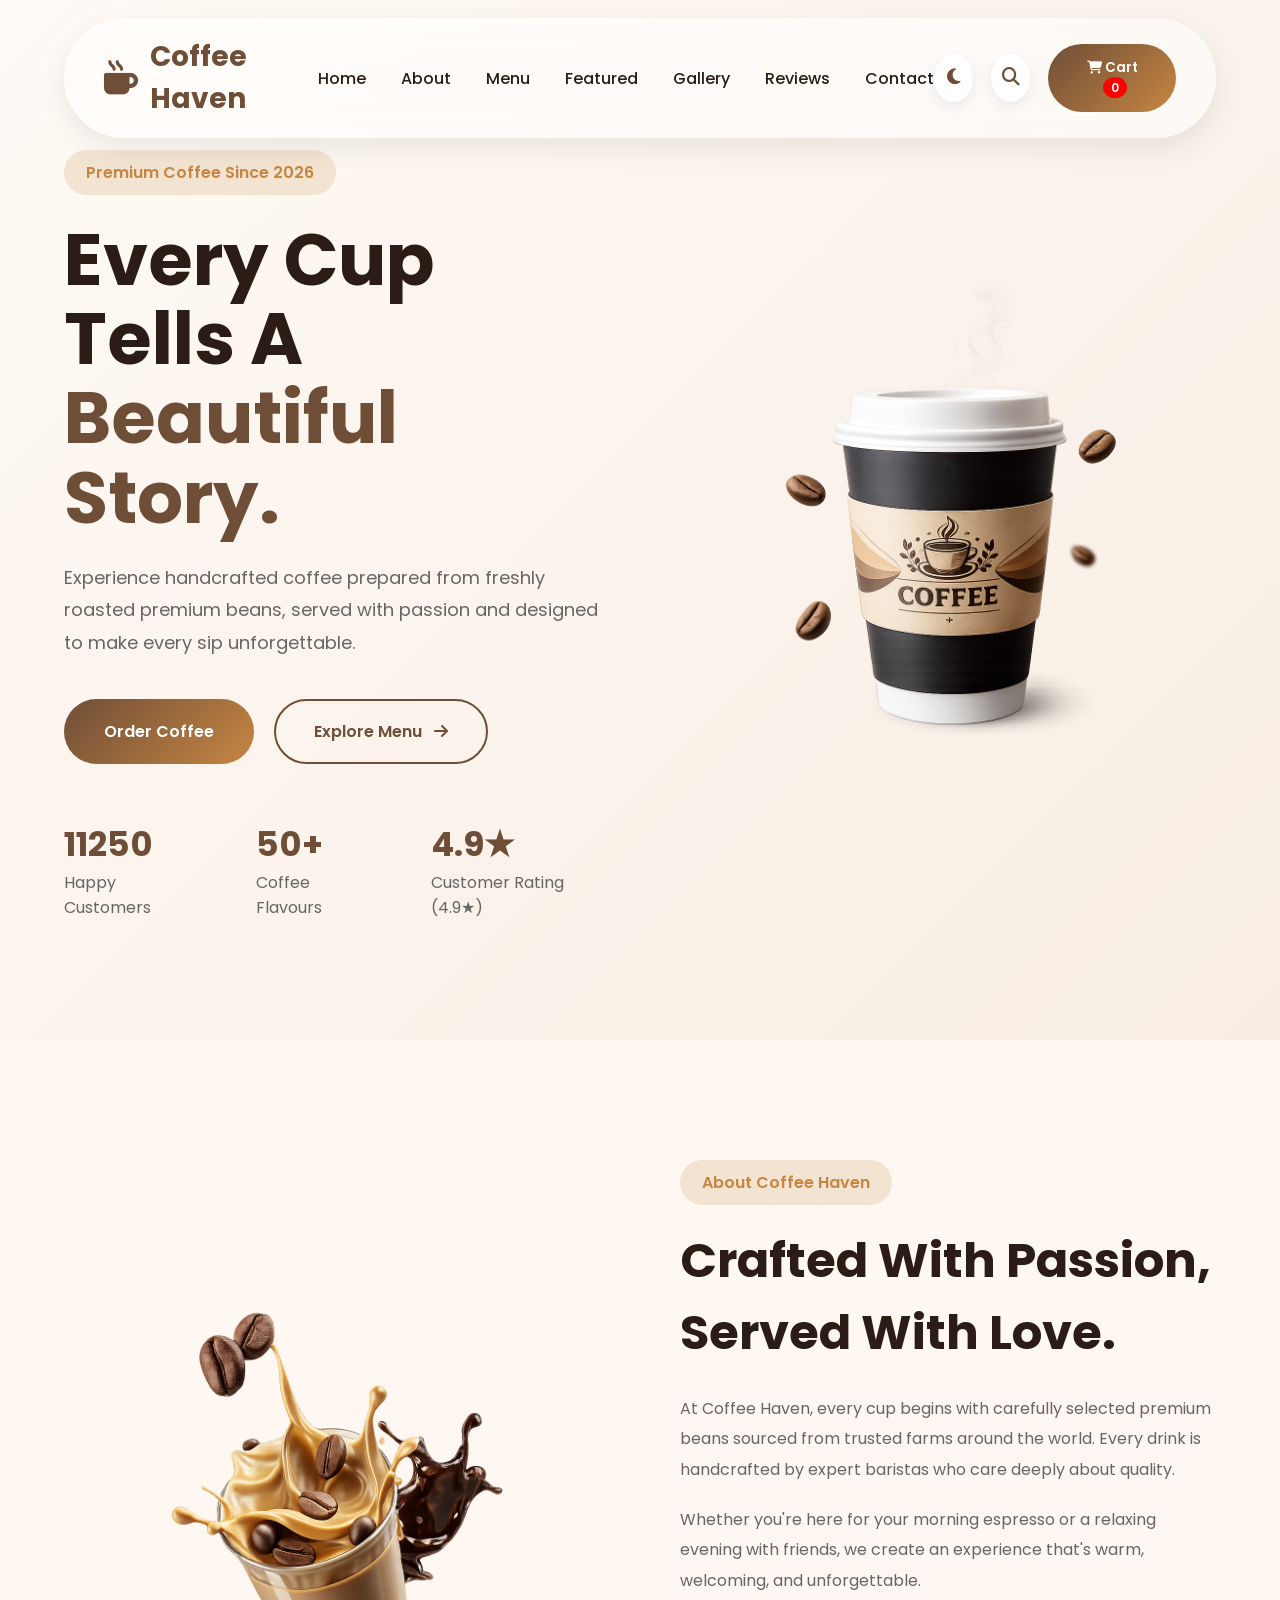
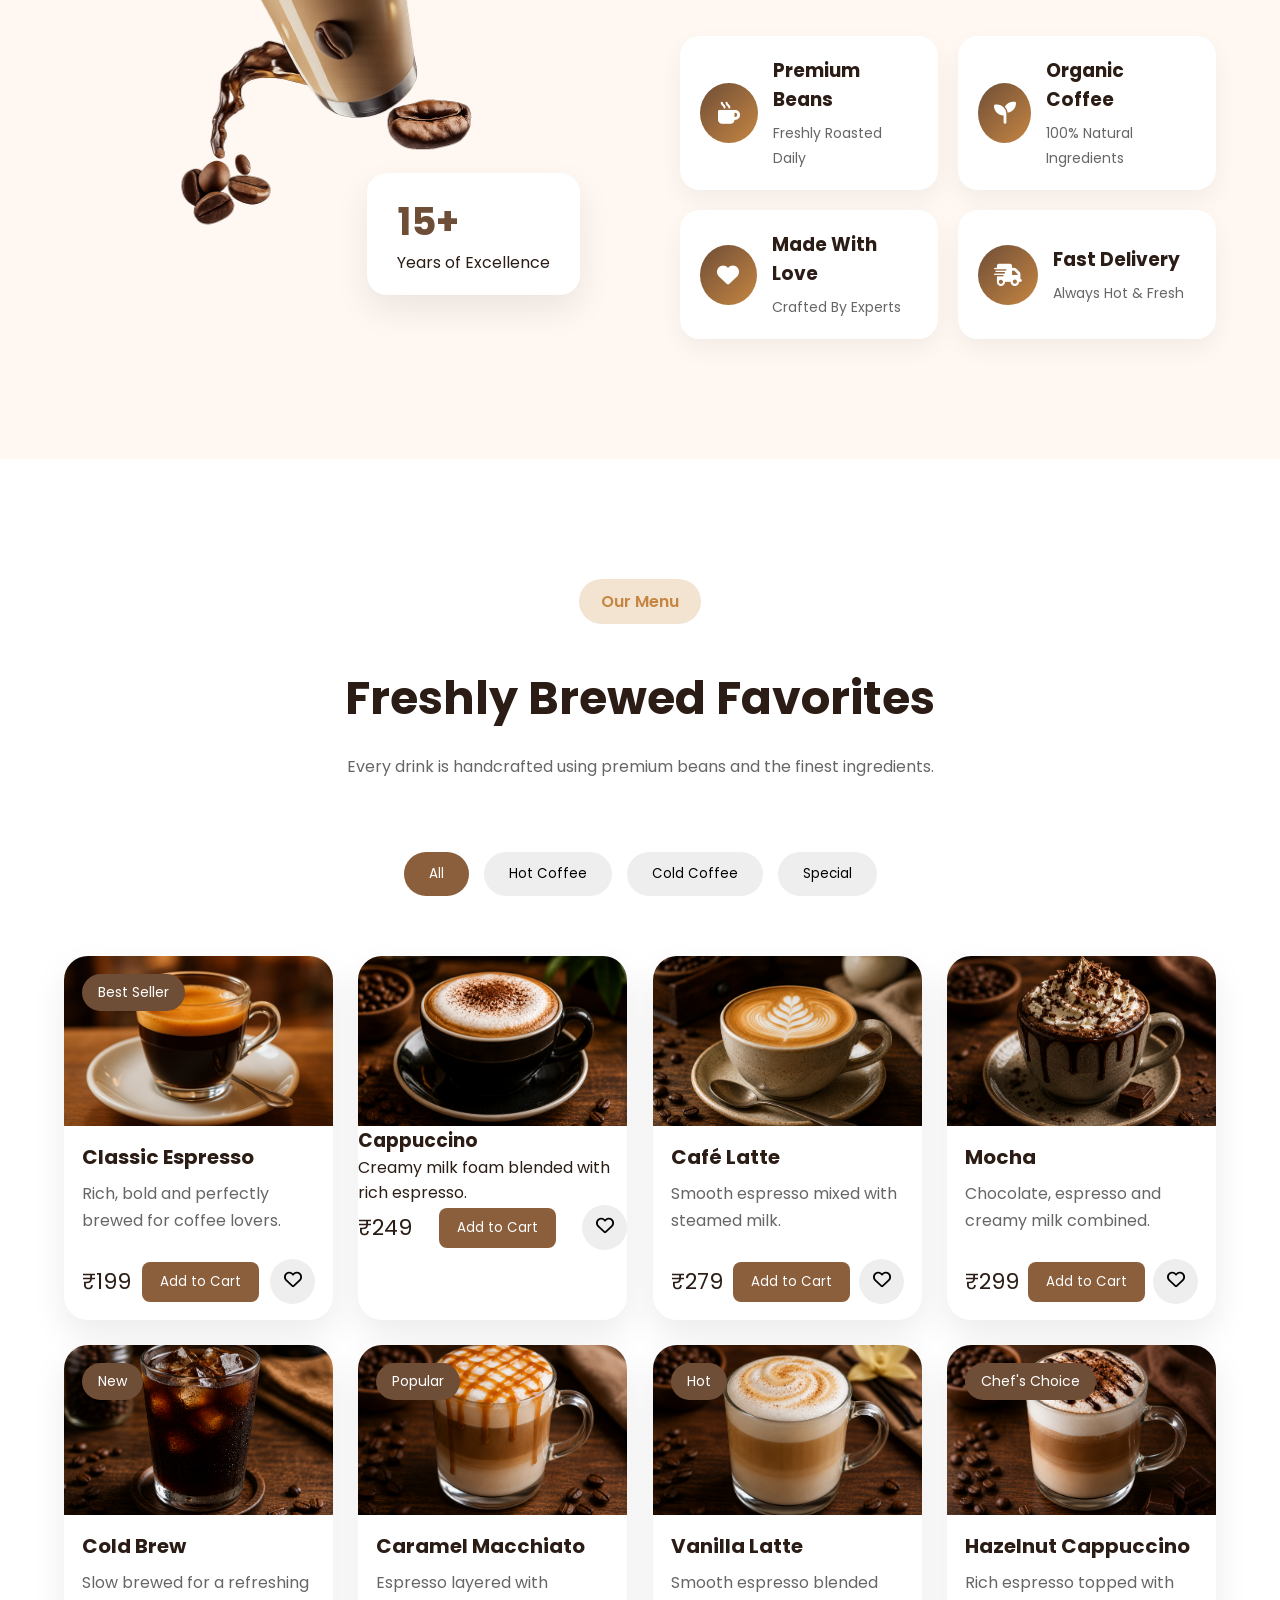
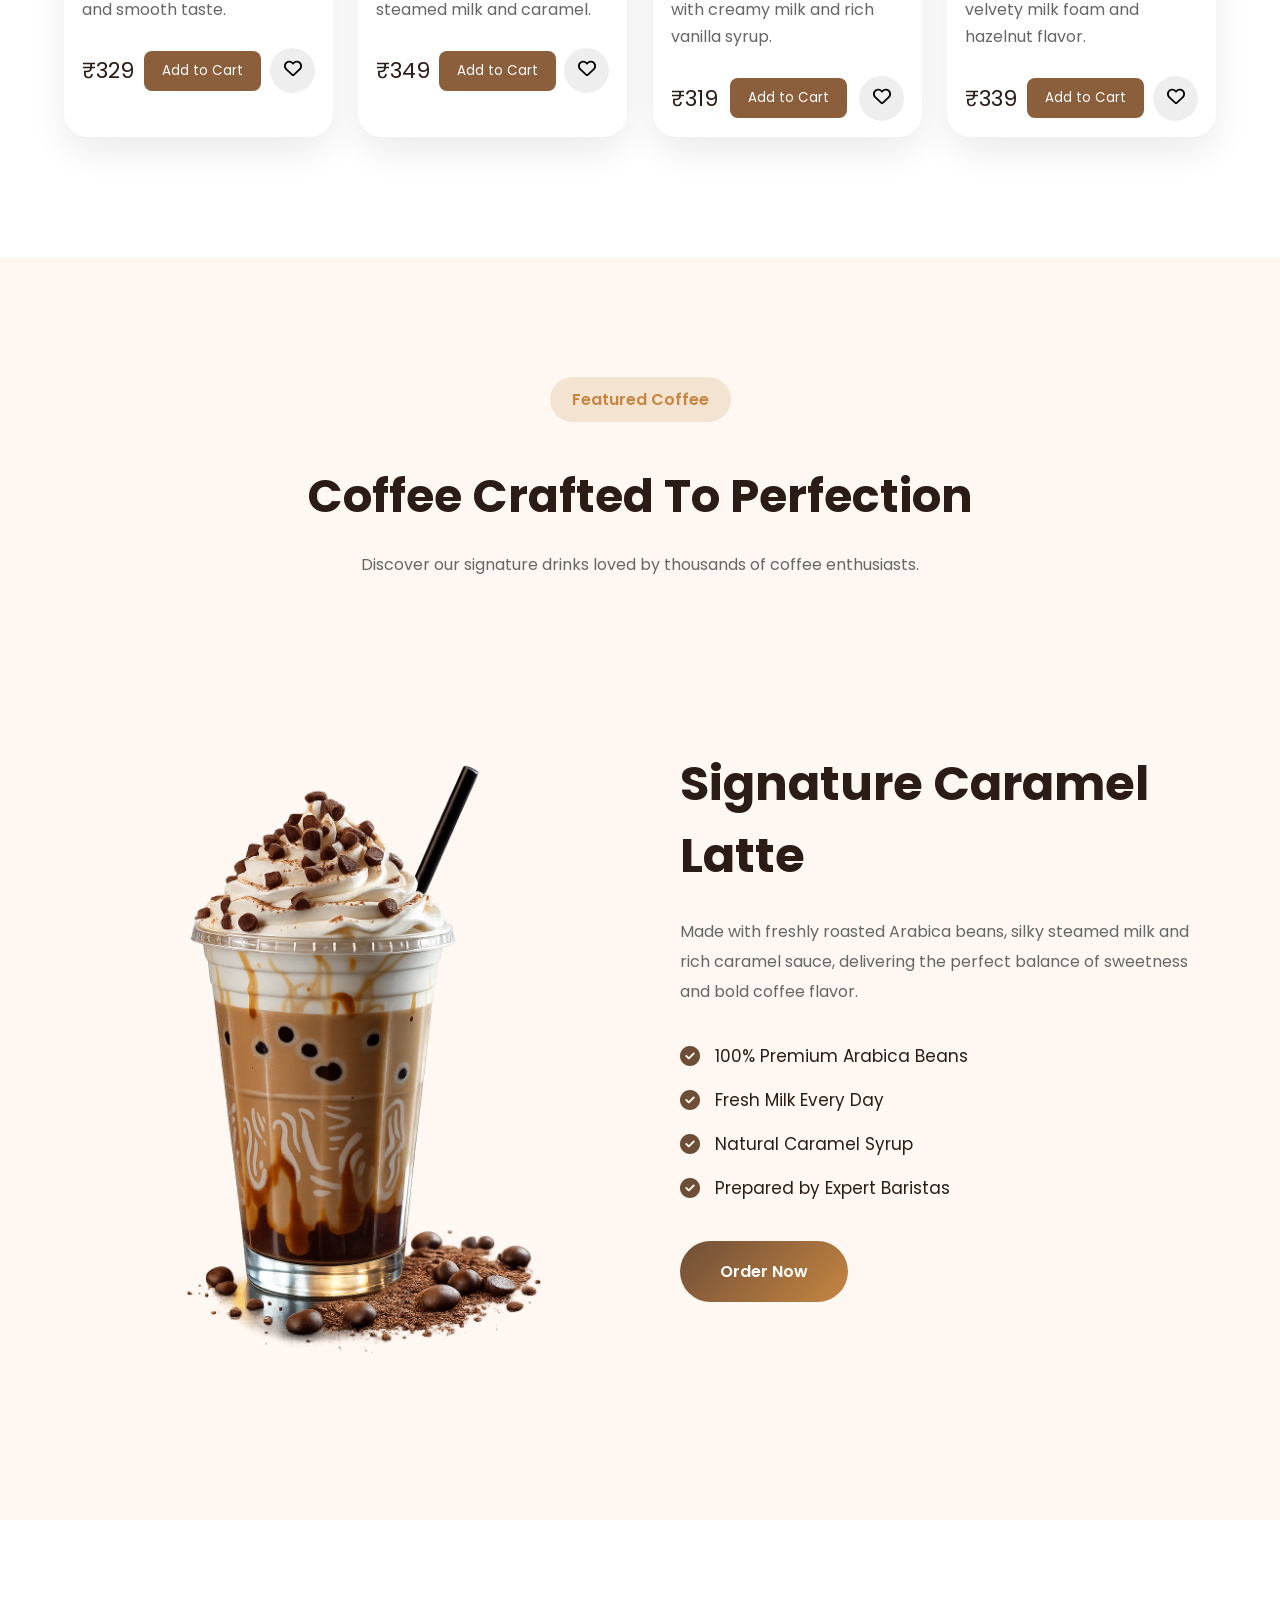
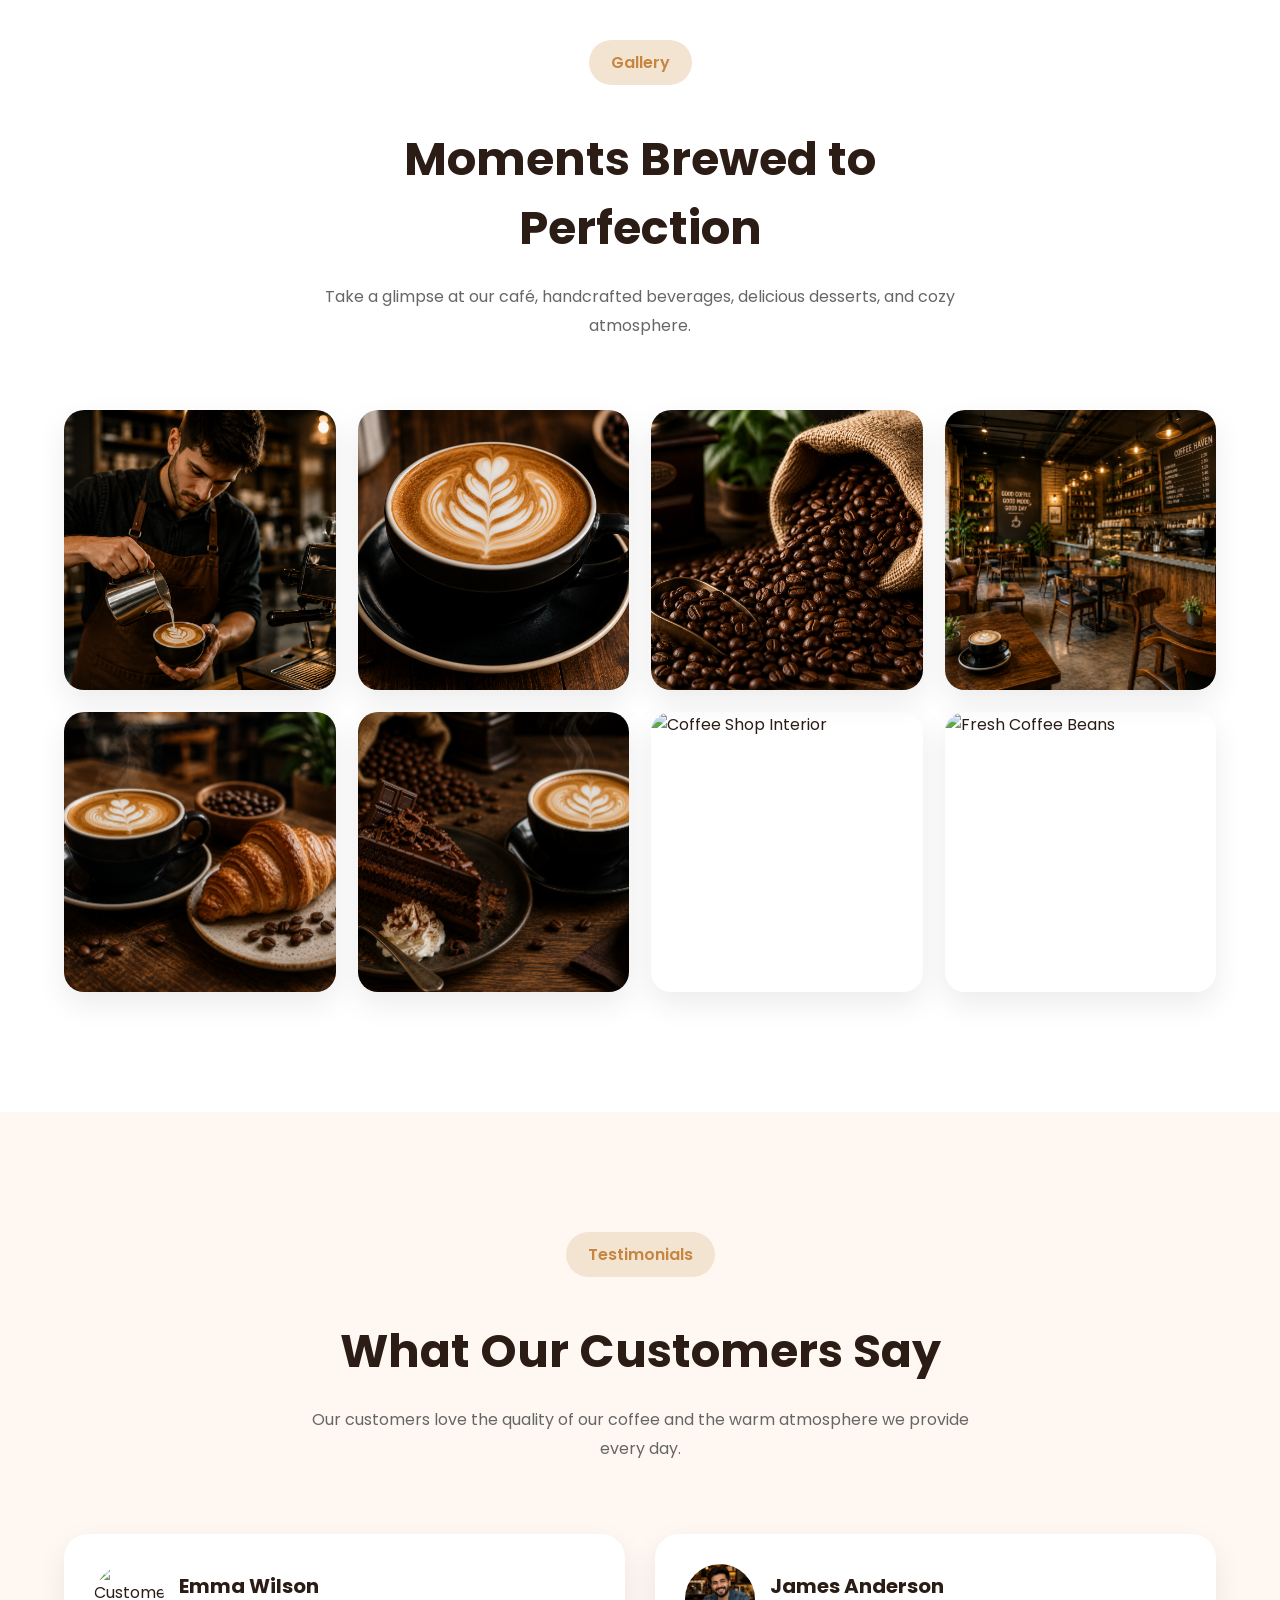
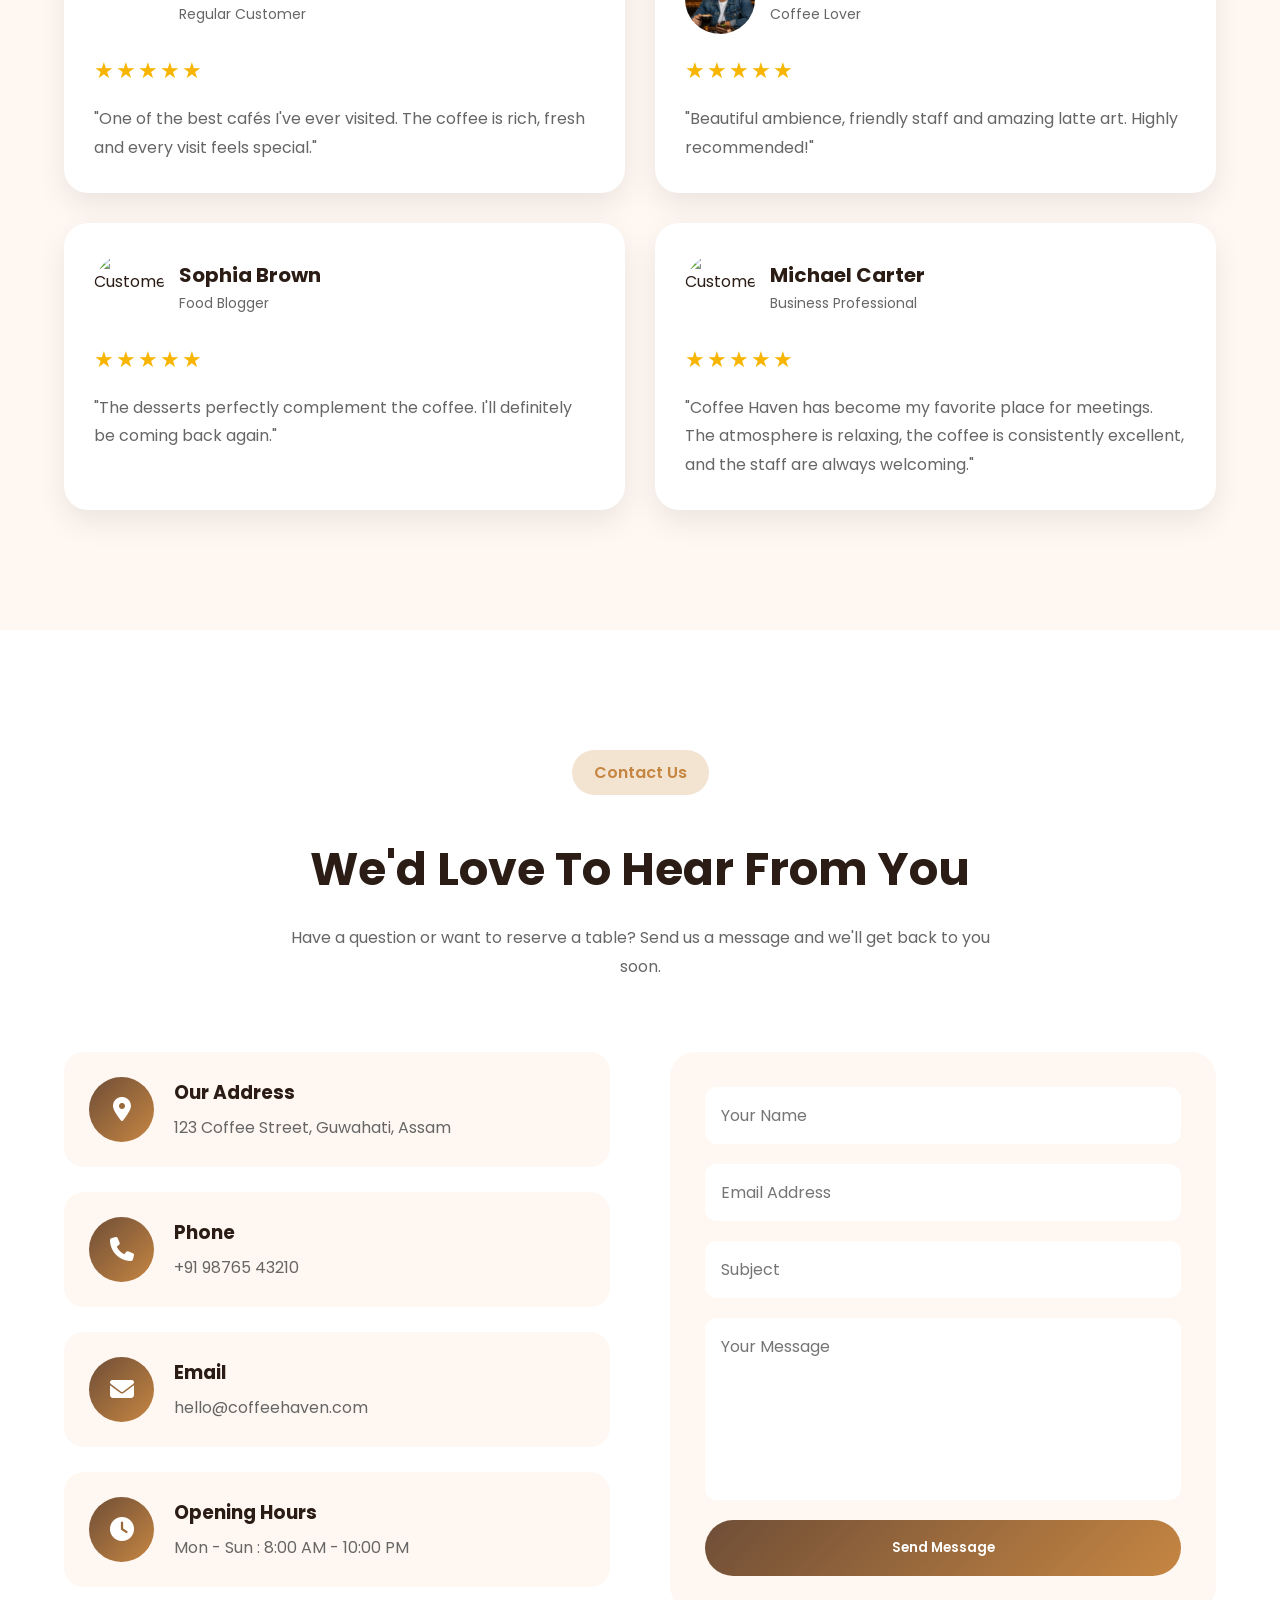
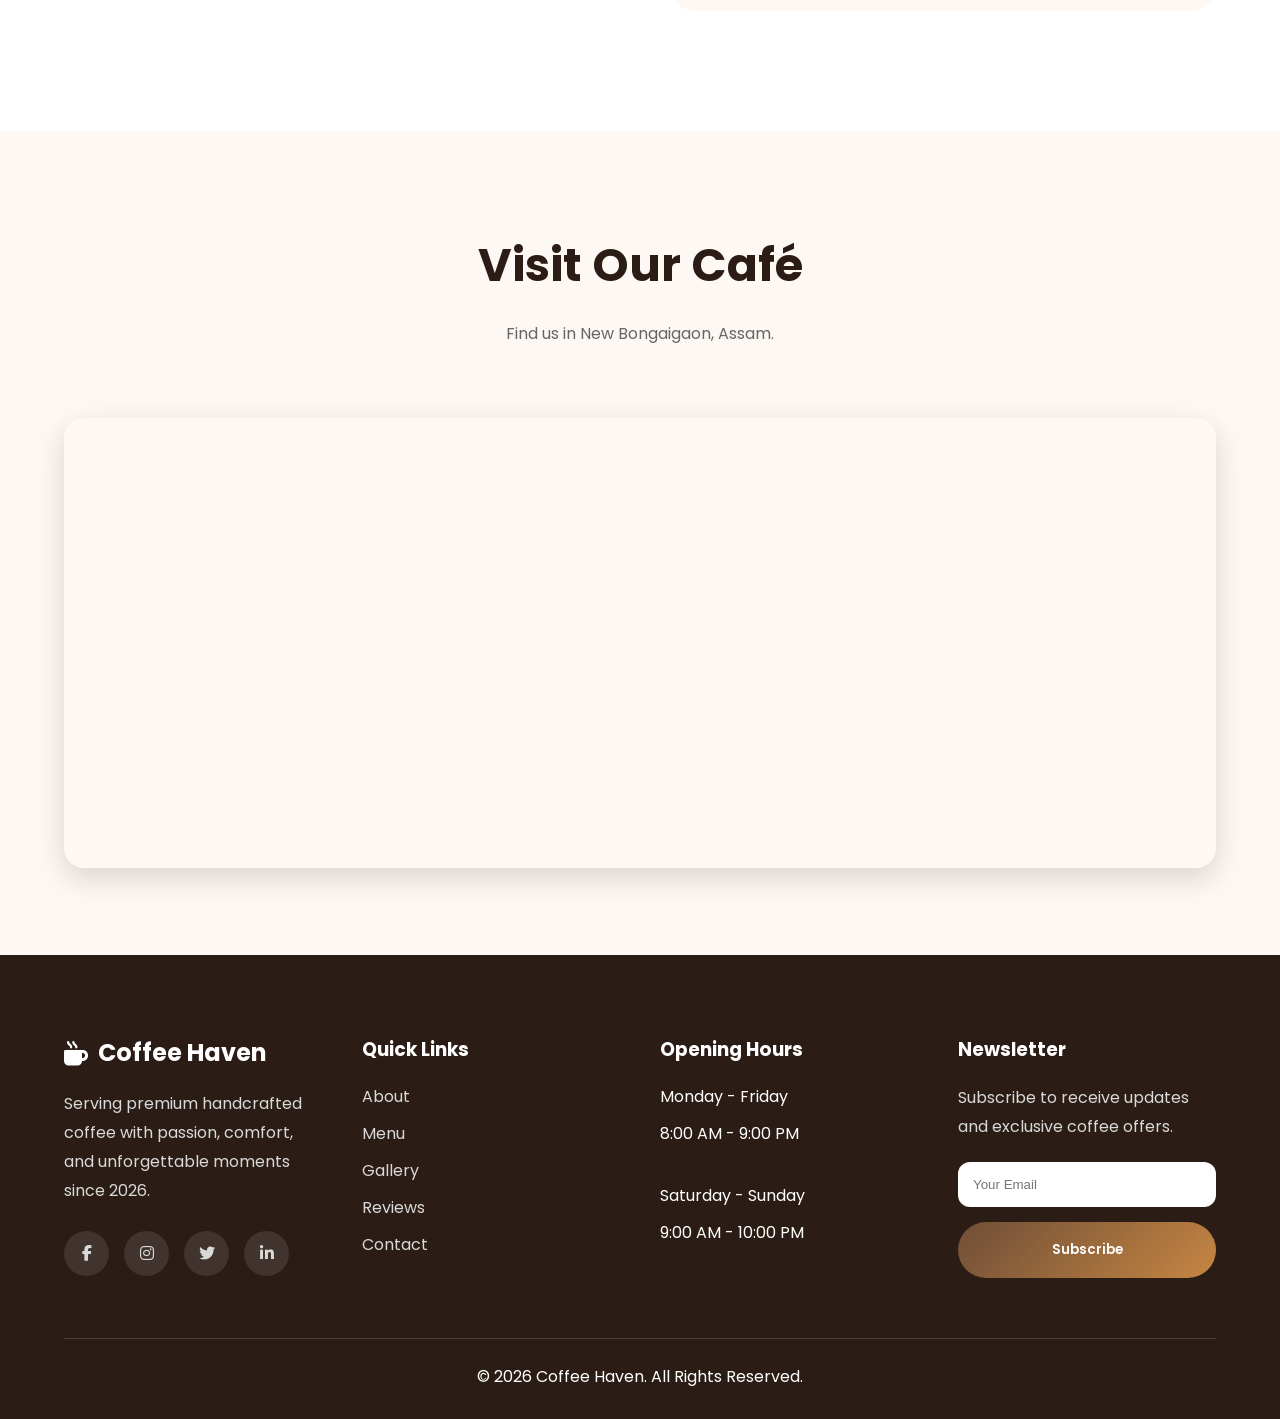
==== index.html @ 39e42d51 "Move website files to repository root" ====
<!DOCTYPE html>
<html lang="en">

<head>

    <meta charset="UTF-8">
    <meta name="viewport" content="width=device-width, initial-scale=1.0">

    <title>Coffee Haven | Premium Coffee Experience</title>

    <!-- Google Font -->
    <link href="https://fonts.googleapis.com/css2?family=Poppins:wght@300;400;500;600;700;800&display=swap" rel="stylesheet">

    <!-- Font Awesome -->
    <link rel="stylesheet"
        href="https://cdnjs.cloudflare.com/ajax/libs/font-awesome/6.7.2/css/all.min.css">

    <!-- CSS -->
    <link rel="stylesheet" href="style.css">

    <link rel="icon" href="assets/icons/favicon.png">

    <meta name="description"
    content="Coffee Haven serves premium handcrafted coffee, delicious desserts and unforgettable café experiences.">

    <meta name="keywords"
    content="coffee,cafe,espresso,latte,coffee shop,premium coffee">

    <meta name="author"
    content="Aashmik Chakraborty">

</head>

<body>


    <div id="progressBar"></div>


    <div id="preloader">

    <div class="loader"></div>

    <h2>Coffee Haven</h2>

</div>

    <!-- ================= HEADER ================= -->

<header id="header">

    <div class="container">

        <nav class="navbar">

            <!-- Logo -->

            <a href="#" class="logo">

                <i class="fa-solid fa-mug-hot"></i>

                <span>Coffee Haven</span>

            </a>

            <!-- Navigation -->

            <ul class="nav-menu">

    <li><a href="#" class="active">Home</a></li>

    <li><a href="#about">About</a></li>

    <li><a href="#menu">Menu</a></li>

    <li><a href="#featured">Featured</a></li>

    <li><a href="#gallery">Gallery</a></li>

    <li><a href="#reviews">Reviews</a></li>

    <li><a href="#contact">Contact</a></li>

</ul>

            <!-- Buttons -->

            <div class="nav-buttons">

    <button id="themeToggle" class="search-btn">

        <i class="fa-solid fa-moon"></i>

    </button>

    <button class="search-btn" id="searchToggle" aria-label="Search Menu">
        <i class="fa-solid fa-magnifying-glass"></i>
    </button>

    <button id="cartBtn" class="order-btn">

    <i class="fa-solid fa-cart-shopping"></i>

    Cart

    <span id="cartCount">0</span>

</button>
</div>

            <!-- Mobile Menu -->

            <div class="hamburger">

                <span></span>
                <span></span>
                <span></span>

            </div>

        </nav>

    </div>

</header>



    <!-- ================= HERO ================= -->

<section class="hero reveal">
    <div class="container hero-container">

        <!-- LEFT -->

        <div class="hero-content">

            <span class="hero-tag">

                Premium Coffee Since 2026

            </span>

            <h1>

                Every Cup

                <br>

                Tells A

                <span>Beautiful Story.</span>

            </h1>

            <p>

                Experience handcrafted coffee prepared from freshly roasted premium beans,
                served with passion and designed to make every sip unforgettable.

            </p>

            <div class="hero-buttons">

                <a href="#" class="primary-btn">

                    Order Coffee

                </a>

                <a href="#" class="secondary-btn">

                    Explore Menu

                    <i class="fa-solid fa-arrow-right"></i>

                </a>

            </div>

            <div class="hero-stats">

    <div>
        <h3 class="counter" data-target="15000">0</h3>
        <span>Happy Customers</span>
    </div>

    <div>
        <h3 class="counter" data-target="50">0</h3>
        <span>Coffee Flavours</span>
    </div>

    <div>
        <h3 class="counter" data-target="49">0</h3>
        <span>Customer Rating (4.9★)</span>
    </div>

</div>

        </div>

        <!-- RIGHT -->

        <div class="hero-image">

            <img
                src="assets/images/hero.png"
                alt="Coffee"
                loading="lazy">

        </div>

    </div>

</section>



    <!-- ================= ABOUT ================= -->

<section class="about reveal" id="about">

    <div class="container about-container">

        <!-- Left Image -->

        <div class="about-image">

            <img
            src="assets/images/about.png"
            alt="About Coffee"
            loading="lazy">

            <div class="experience-card">

                <h2>15+</h2>

                <span>Years of Excellence</span>

            </div>

        </div>

        <!-- Right Content -->

        <div class="about-content">

            <span class="section-tag">

                About Coffee Haven

            </span>

            <h2>

                Crafted With Passion,
                <br>
                Served With Love.

            </h2>

            <p>

                At Coffee Haven, every cup begins with carefully selected premium
                beans sourced from trusted farms around the world. Every drink is
                handcrafted by expert baristas who care deeply about quality.

            </p>

            <p>

                Whether you're here for your morning espresso or a relaxing evening
                with friends, we create an experience that's warm, welcoming, and
                unforgettable.

            </p>

            <div class="about-features">

                <div class="feature">

                    <i class="fa-solid fa-mug-hot"></i>

                    <div>

                        <h3>Premium Beans</h3>

                        <span>Freshly Roasted Daily</span>

                    </div>

                </div>

                <div class="feature">

                    <i class="fa-solid fa-seedling"></i>

                    <div>

                        <h3>Organic Coffee</h3>

                        <span>100% Natural Ingredients</span>

                    </div>

                </div>

                <div class="feature">

                    <i class="fa-solid fa-heart"></i>

                    <div>

                        <h3>Made With Love</h3>

                        <span>Crafted By Experts</span>

                    </div>

                </div>

                <div class="feature">

                    <i class="fa-solid fa-truck-fast"></i>

                    <div>

                        <h3>Fast Delivery</h3>

                        <span>Always Hot & Fresh</span>

                    </div>

                </div>

            </div>

        </div>

    </div>

</section>



    <!-- ================= MENU ================= -->

<section class="menu reveal" id="menu">

    <div class="container">

        <div class="section-heading">

            <span class="section-tag">
                Our Menu
            </span>

            

            <h2>
                Freshly Brewed Favorites
            </h2>

            <p>
                Every drink is handcrafted using premium beans and the finest ingredients.
            </p>

        </div>
        <div class="search-box">

    <input
        type="text"
        id="menuSearch"
        placeholder="Search coffee..."
    >

</div>

<div class="filter-buttons">

    <button class="filter-btn active" data-filter="all">
        All
    </button>

    <button class="filter-btn" data-filter="hot">
        Hot Coffee
    </button>

    <button class="filter-btn" data-filter="cold">
        Cold Coffee
    </button>

    <button class="filter-btn" data-filter="special">
        Special
    </button>

</div>



            <!-- MENU CARD 1 -->

            <div class="menu-grid">

    <!-- Card 1 -->
    <div class="menu-card" data-category="hot">
        <div class="menu-image">
            <img src="assets/images/coffee1.jpg" alt="Espresso" loading="lazy">
            <span class="menu-badge">Best Seller</span>
        </div>

        <div class="menu-content">
            <h3>Classic Espresso</h3>
            <p>Rich, bold and perfectly brewed for coffee lovers.</p>

            <div class="menu-footer">
                <span class="price">₹199</span>

                <button
                    class="add-cart"
                    data-name="Espresso"
                    data-price="199">
                    Add to Cart
                </button>

                <button class="wishlist-btn">
                    <i class="fa-regular fa-heart"></i>
                </button>
            </div>
        </div>
    </div>

    <!-- Card 2 -->
    <div class="menu-card" data-category="hot">
        <div class="menu-image">
            <img src="assets/images/coffee2.png" alt="Cappuccino" loading="lazy">
        </div>

        <div class="menu-contengitt">
            <h3>Cappuccino</h3>
            <p>Creamy milk foam blended with rich espresso.</p>

            <div class="menu-footer">
                <span class="price">₹249</span>
                <button
                    class="add-cart"
                    data-name="Cappuccino"
                    data-price="249">
                    Add to Cart
                </button>

                <button class="wishlist-btn">
                    <i class="fa-regular fa-heart"></i>
                </button>
            </div>
        </div>
    </div>

    <!-- Card 3 -->
    <div class="menu-card" data-category="hot">
        <div class="menu-image">
            <img src="assets/images/coffee3.png" alt="Cafe Latte" loading="lazy">
        </div>

        <div class="menu-content">
            <h3>Café Latte</h3>
            <p>Smooth espresso mixed with steamed milk.</p>

            <div class="menu-footer">
                <span class="price">₹279</span>
                <button
                    class="add-cart"
                    data-name="Café Latte"
                    data-price="279">
                    Add to Cart
                </button>

                <button class="wishlist-btn">
                    <i class="fa-regular fa-heart"></i>
                </button>
            </div>
        </div>
    </div>

    <!-- Card 4 -->
    <div class="menu-card" data-category="hot">
        <div class="menu-image">
            <img src="assets/images/coffee4.png" alt="Mocha" loading="lazy">
        </div>

        <div class="menu-content">
            <h3>Mocha</h3>
            <p>Chocolate, espresso and creamy milk combined.</p>

            <div class="menu-footer">
                <span class="price">₹299</span>
                <button
                    class="add-cart"
                    data-name="Mocha"
                    data-price="299">
                    Add to Cart
                </button>

                <button class="wishlist-btn">
                    <i class="fa-regular fa-heart"></i>
                </button>
            </div>
        </div>
    </div>

    <!-- Card 5 -->
    <div class="menu-card" data-category="cold">
        <div class="menu-image">
            <img src="assets/images/coffee5.png" alt="Cold Brew" loading="lazy">
            <span class="menu-badge">New</span>
        </div>

        <div class="menu-content">
            <h3>Cold Brew</h3>
            <p>Slow brewed for a refreshing and smooth taste.</p>

            <div class="menu-footer">
                <span class="price">₹329</span>
                <button
                    class="add-cart"
                    data-name="Cold Brew"
                    data-price="329">
                    Add to Cart
                </button> 
                <button class="wishlist-btn">
                    <i class="fa-regular fa-heart"></i>
                </button>
            </div>
        </div>
    </div>

    <!-- Card 6 -->
    <div class="menu-card" data-category="special">
        <div class="menu-image">
            <img src="assets/images/coffee6.png" alt="Caramel Macchiato" loading="lazy">
            <span class="menu-badge">Popular</span>
        </div>

        <div class="menu-content">
            <h3>Caramel Macchiato</h3>
            <p>Espresso layered with steamed milk and caramel.</p>

            <div class="menu-footer">
                <span class="price">₹349</span>
                <button
                    class="add-cart"
                    data-name="Caramel Macchiato"
                    data-price="349">
                    Add to Cart
                </button>
                <button class="wishlist-btn">
                    <i class="fa-regular fa-heart"></i>
                </button>
            </div>
        </div>
    </div>

    <!-- Card 7 -->
<div class="menu-card" data-category="special">

    <div class="menu-image">
        <img src="assets/images/coffee7.png" alt="Vanilla Latte" loading="lazy">

        <span class="menu-badge">
            Hot
        </span>
    </div>

    <div class="menu-content">

        <h3>Vanilla Latte</h3>

        <p>
            Smooth espresso blended with creamy milk and rich vanilla syrup.
        </p>

        <div class="menu-footer">

            <span class="price">
                ₹319
            </span>
            <button
                class="add-cart"
                data-name="Vanilla Latte"
                data-price="319">
                Add to Cart
            </button>


            <button class="wishlist-btn">
                <i class="fa-regular fa-heart"></i>
            </button>

        </div>

    </div>

</div>

<!-- Card 8 -->
<div class="menu-card" data-category="special">

    <div class="menu-image">
        <img src="assets/images/coffee8.png" alt="Hazelnut Cappuccino" loading="lazy">

        <span class="menu-badge">
            Chef's Choice
        </span>
    </div>

    <div class="menu-content">

        <h3>Hazelnut Cappuccino</h3>

        <p>
            Rich espresso topped with velvety milk foam and hazelnut flavor.
        </p>

        <div class="menu-footer">

            <span class="price">
                ₹339
            </span>
            <button
                class="add-cart"
                data-name="Hazelnut Cappuccino"
                data-price="339">
                Add to Cart
            </button>

            <button class="wishlist-btn">
                <i class="fa-regular fa-heart"></i>
            </button>
        </div>

    </div>

</div>

</div>

        

    </div>

</section>



    <!-- ================= FEATURED ================= -->

<section class="featured reveal" id="featured">

    <div class="container">

        <div class="section-heading">

            <span class="section-tag">
                Featured Coffee
            </span>

            <h2>
                Coffee Crafted To Perfection
            </h2>

            <p>
                Discover our signature drinks loved by thousands of coffee enthusiasts.
            </p>

        </div>

        <div class="featured-container">

            <!-- Left Side -->

            <div class="featured-image">

                <img
                src="assets/images/featured.png"
                alt="Featured Coffee"
                loading="lazy">
            </div>

            <!-- Right Side -->

            <div class="featured-content">

                <h2>
                    Signature Caramel Latte
                </h2>

                <p>

                    Made with freshly roasted Arabica beans,
                    silky steamed milk and rich caramel sauce,
                    delivering the perfect balance of sweetness
                    and bold coffee flavor.

                </p>

                <ul class="featured-list">

                    <li>
                        <i class="fa-solid fa-circle-check"></i>
                        100% Premium Arabica Beans
                    </li>

                    <li>
                        <i class="fa-solid fa-circle-check"></i>
                        Fresh Milk Every Day
                    </li>

                    <li>
                        <i class="fa-solid fa-circle-check"></i>
                        Natural Caramel Syrup
                    </li>

                    <li>
                        <i class="fa-solid fa-circle-check"></i>
                        Prepared by Expert Baristas
                    </li>

                </ul>

                <a href="#" class="primary-btn">

                    Order Now

                </a>

            </div>

        </div>

    </div>

</section>



    <!-- ================= GALLERY ================= -->

<section class="gallery reveal" id="gallery">

    <div class="container">

        <div class="section-heading">

            <span class="section-tag">
                Gallery
            </span>

            <h2>
                Moments Brewed to Perfection
            </h2>

            <p>
                Take a glimpse at our café, handcrafted beverages, delicious desserts, and cozy atmosphere.
            </p>

        </div>

        <div class="gallery-grid">

            <div class="gallery-item">
                <img src="assets/images/gallery1.png" alt="Coffee 1">
            </div>

            <div class="gallery-item">
                <img src="assets/images/gallery2.png" alt="Coffee 2">
            </div>

            <div class="gallery-item">
                <img src="assets/images/gallery3.png" alt="Coffee 3">
            </div>

            <div class="gallery-item">
                <img src="assets/images/gallery4.png" alt="Coffee 4">
            </div>

            <div class="gallery-item">
                <img src="assets/images/gallery5.png" alt="Coffee 5">
            </div>

            <div class="gallery-item">
                <img src="assets/images/gallery6.png" alt="Coffee 6">
            </div>
            <!-- Gallery Image 7 -->
            <div class="gallery-item">

                <img src="assets/images/gallery7.png" alt="Coffee Shop Interior">

            </div>

            <!-- Gallery Image 8 -->
            <div class="gallery-item">

                <img src="assets/images/gallery8.png" alt="Fresh Coffee Beans">

            </div>

        </div>

    </div>

</section>



    <!-- ================= TESTIMONIALS ================= -->

<section class="testimonials reveal" id="reviews">

    <div class="container">

        <div class="section-heading">

            <span class="section-tag">
                Testimonials
            </span>

            <h2>
                What Our Customers Say
            </h2>

            <p>
                Our customers love the quality of our coffee and the warm atmosphere we provide every day.
            </p>

        </div>

        <div class="testimonial-grid">

            <!-- Card 1 -->
            <div class="testimonial-card">

                <div class="customer-info">

                    <img src="assets/images/customer1.png" alt="Customer" loading="lazy">

                    <div>
                        <h3>Emma Wilson</h3>
                        <span>Regular Customer</span>
                    </div>

                </div>

                <div class="stars">
                    ★★★★★
                </div>

                <p>
                    "One of the best cafés I've ever visited. The coffee is rich,
                    fresh and every visit feels special."
                </p>

            </div>

            <!-- Card 2 -->
            <div class="testimonial-card">

                <div class="customer-info">

                    <img src="assets/images/customer2.png" alt="Customer" loading="lazy">

                    <div>
                        <h3>James Anderson</h3>
                        <span>Coffee Lover</span>
                    </div>

                </div>

                <div class="stars">
                    ★★★★★
                </div>

                <p>
                    "Beautiful ambience, friendly staff and amazing latte art.
                    Highly recommended!"
                </p>

            </div>

            <!-- Card 3 -->
            <div class="testimonial-card">

                <div class="customer-info">

                    <img src="assets/images/customer3.png" alt="Customer" loading="lazy">

                    <div>
                        <h3>Sophia Brown</h3>
                        <span>Food Blogger</span>
                    </div>

                </div>

                <div class="stars">
                    ★★★★★
                </div>

                <p>
                    "The desserts perfectly complement the coffee. I'll definitely
                    be coming back again."
                </p>

            </div>
            <!-- Card 4 -->
<div class="testimonial-card">

    <div class="customer-info">

        <img src="assets/images/customer4.png" alt="Customer" loading="lazy">

        <div>
            <h3>Michael Carter</h3>
            <span>Business Professional</span>
        </div>

    </div>

    <div class="stars">
        ★★★★★
    </div>

    <p>
        "Coffee Haven has become my favorite place for meetings. The atmosphere is relaxing, the coffee is consistently excellent, and the staff are always welcoming."
    </p>

</div>

        </div>

    </div>

</section>


    <!-- ================= CONTACT ================= -->

<section class="contact reveal" id="contact">

    <div class="container">

        <div class="section-heading">

            <span class="section-tag">
                Contact Us
            </span>

            <h2>
                We'd Love To Hear From You
            </h2>

            <p>
                Have a question or want to reserve a table? Send us a message and we'll get back to you soon.
            </p>

        </div>

        <div class="contact-container">

            <!-- Contact Information -->

            <div class="contact-info">

                <div class="info-box">

                    <i class="fa-solid fa-location-dot"></i>

                    <div>

                        <h3>Our Address</h3>

                        <p>123 Coffee Street, Guwahati, Assam</p>

                    </div>

                </div>

                <div class="info-box">

                    <i class="fa-solid fa-phone"></i>

                    <div>

                        <h3>Phone</h3>

                        <p>+91 98765 43210</p>

                    </div>

                </div>

                <div class="info-box">

                    <i class="fa-solid fa-envelope"></i>

                    <div>

                        <h3>Email</h3>

                        <p>hello@coffeehaven.com</p>

                    </div>

                </div>

                <div class="info-box">

                    <i class="fa-solid fa-clock"></i>

                    <div>

                        <h3>Opening Hours</h3>

                        <p>Mon - Sun : 8:00 AM - 10:00 PM</p>

                    </div>

                </div>

            </div>

            <!-- Contact Form -->

            <div class="contact-form">

                <form action="https://formsubmit.co/aashmik81@gmail.com" method="POST">

                    <input
                        type="text"
                        placeholder="Your Name"
                        required>

                    <input
                        type="email"
                        placeholder="Email Address"
                        required>

                    <input
                        type="text"
                        placeholder="Subject"
                        required>

                    <input type="hidden" name="_captcha" value="false">

                    <input type="hidden" name="_subject" value="New Coffee Haven Message">

                    <input type="hidden" name="_template" value="table">

                    <textarea
                        rows="6"
                        placeholder="Your Message"></textarea>

                    <button
                        type="submit"
                        class="primary-btn">

                        Send Message

                    </button>

                </form>

            </div>

        </div>

    </div>

</section>

<!-- Google Map -->
<section class="map-section">

    <div class="container">

        <div class="section-heading">
            <h2>Visit Our Café</h2>
            <p>Find us in New Bongaigaon, Assam.</p>
        </div>

        <iframe
            src="https://www.google.com/maps?q=New+Bongaigaon,+Assam,+India&output=embed"
            width="100%"
            height="450"
            style="border:0;"
            loading="lazy"
            allowfullscreen
            referrerpolicy="no-referrer-when-downgrade">
        </iframe>

    </div>

</section>



   <!-- ================= FOOTER ================= -->

<footer class="footer">

    <div class="container">

        <div class="footer-grid">

            <!-- Column 1 -->

            <div class="footer-column">

                <h2 class="footer-logo">
                    <i class="fa-solid fa-mug-hot"></i>
                    Coffee Haven
                </h2>

                <p>
                    Serving premium handcrafted coffee with passion, comfort, and unforgettable moments since 2026.
                </p>

                <div class="social-icons">

                    <a href="#"><i class="fab fa-facebook-f"></i></a>

                    <a href="#"><i class="fab fa-instagram"></i></a>

                    <a href="#"><i class="fab fa-twitter"></i></a>

                    <a href="#"><i class="fab fa-linkedin-in"></i></a>

                </div>

            </div>

            <!-- Column 2 -->

            <div class="footer-column">

                <h3>Quick Links</h3>

                <ul>

                    <li><a href="#about">About</a></li>

                    <li><a href="#menu">Menu</a></li>

                    <li><a href="#gallery">Gallery</a></li>

                    <li><a href="#reviews">Reviews</a></li>

                    <li><a href="#contact">Contact</a></li>

                </ul>

            </div>

            <!-- Column 3 -->

            <div class="footer-column">

                <h3>Opening Hours</h3>

                <ul>

                    <li>Monday - Friday</li>
                    <li>8:00 AM - 9:00 PM</li>

                    <br>

                    <li>Saturday - Sunday</li>
                    <li>9:00 AM - 10:00 PM</li>

                </ul>

            </div>

            <!-- Column 4 -->

            <div class="footer-column">

                <h3>Newsletter</h3>

                <p>
                    Subscribe to receive updates and exclusive coffee offers.
                </p>

                <form class="newsletter">

                    <input
                        type="email"
                        placeholder="Your Email">

                    <button class="primary-btn">

                        Subscribe

                    </button>

                </form>

            </div>

        </div>

        <div class="footer-bottom">

            <p>

                © 2026 Coffee Haven. All Rights Reserved.

            </p>

        </div>

    </div>

</footer>

<button id="scrollTop">

    <i class="fa-solid fa-arrow-up"></i>

</button>
<div class="cart-sidebar" id="cartSidebar">

    <div class="cart-header">

        <h2>Your Cart</h2>

        <button id="closeCart">&times;</button>

    </div>

    <div class="cart-items"></div>

    <div class="cart-footer">

        <h3>Total: ₹<span id="cartTotal">0</span></h3>

        <button id="checkoutBtn">
            Checkout
        </button>

    </div>

</div>

<!-- Product Modal -->

<div class="product-modal" id="productModal">

    <div class="modal-content">

        <button id="closeModal" class="close-modal">&times;</button>

        <img id="modalImage" src="" alt="Coffee">

        <div class="modal-details">

            <h2 id="modalTitle"></h2>

            <div class="rating">
                ⭐⭐⭐⭐⭐ <span>(4.9)</span>
            </div>

            <p id="modalDescription"></p>

            <h4>Ingredients</h4>

            <p id="modalIngredients"></p>

            <h4>Calories</h4>

            <p id="modalCalories"></p>

            <h3>
                ₹<span id="modalPrice"></span>
            </h3>

            <button id="modalAddCart" class="primary-btn">

                Add To Cart

            </button>

        </div>

    </div>

</div>

<!-- ================= GALLERY LIGHTBOX ================= -->

<div class="lightbox" id="lightbox">

    <span class="close-lightbox">&times;</span>

    <button class="lightbox-btn prev">
        <i class="fa-solid fa-chevron-left"></i>
    </button>

    <img id="lightboxImage" src="" alt="Gallery Image">

    <button class="lightbox-btn next">
        <i class="fa-solid fa-chevron-right"></i>
    </button>

</div>
    <!-- JS -->

    <script src="script.js"></script>

</body>

</html>
---- style.css ----
/*========================================
        GOOGLE FONT
========================================*/

@import url('https://fonts.googleapis.com/css2?family=Poppins:wght@300;400;500;600;700;800&display=swap');

/*========================================
            RESET
========================================*/

*{
    margin:0;
    padding:0;
    box-sizing:border-box;
    transition:
    background-color .35s ease,
    color .35s ease,
    border-color .35s ease,
    box-shadow .35s ease;
}

html{
    scroll-behavior:smooth;
    scroll-padding-top:90px;
}

body{

    font-family:'Poppins',sans-serif;

    background:#fdf8f3;

    color:#2B1D16;

    overflow-x:hidden;

}

img{
    display:block;
    max-width:100%;
}

a{
    text-decoration:none;
}

ul{
    list-style:none;
}

button{

    border:none;

    background:none;

    cursor:pointer;

    font-family:inherit;

}

/*========================================
            VARIABLES
========================================*/

:root{

    --primary:#6F4E37;

    --secondary:#D4A373;

    --accent:#C68642;

    --light:#FFF8F2;

    --white:#ffffff;

    --dark:#2B1D16;

    --gray:#666;

}

/*========================================
            GLOBAL
========================================*/

.container{

    width:90%;

    max-width:1300px;

    margin:auto;

}

section{

    padding:120px 0;

}
/*========================================
                HEADER
========================================*/

header{

    position:fixed;

    top:0;
    left:0;

    width:100%;

    z-index:999;

    padding:18px 0;

    transition:
        background .4s ease,
        box-shadow .4s ease,
        backdrop-filter .4s ease;

}

/* Navbar after scrolling */
header.scrolled{

    background:rgba(255,255,255,.88);

    backdrop-filter:blur(18px);

    box-shadow:0 8px 30px rgba(0,0,0,.08);

}

/* Dark mode */
body.dark header.scrolled{

    background:rgba(20,20,20,.88);

}

/*========================================
                NAVBAR
========================================*/

.navbar{

    display:flex;

    justify-content:space-between;

    align-items:center;

    background:rgba(255,255,255,.55);

    backdrop-filter:blur(18px);

    border-radius:70px;

    padding:18px 40px;

    box-shadow:0 10px 30px rgba(0,0,0,.08);

}

/*========================================
                LOGO
========================================*/

.logo{

    display:flex;

    align-items:center;

    gap:12px;

    color:var(--primary);

    transition:.35s ease;

}

.logo:hover{

    transform:scale(1.08);

}

.logo i{

    font-size:34px;

}

.logo span{

    font-size:28px;

    font-weight:700;

}

/*========================================
                MENU
========================================*/

.nav-menu{

    display:flex;

    gap:35px;

}

.nav-menu a{

    color:var(--dark);

    font-weight:500;

    transition:.3s;

    position:relative;

}

.nav-menu a:hover{

    color:var(--primary);

}

.nav-menu .active{

    color:var(--accent);

}

.nav-menu a::after{

    content:"";

    position:absolute;

    left:0;

    bottom:-8px;

    width:0;

    height:3px;

    border-radius:50px;

    background:var(--accent);

    transition:.3s;

}

.nav-menu a:hover::after,

.nav-menu .active::after{

    width:100%;

}

/*========================================
            BUTTONS
========================================*/

.nav-buttons{

    display:flex;

    align-items:center;

    gap:18px;

}

.search-btn{

    width:48px;

    height:48px;

    border-radius:50%;

    background:white;

    box-shadow:0 5px 15px rgba(0,0,0,.08);

}

.search-btn i{

    color:var(--primary);

    font-size:18px;

}

.order-btn{

    padding:14px 30px;

    border-radius:40px;

    background:linear-gradient(
        135deg,
        var(--primary),
        var(--accent)
    );

    color:white;

    font-weight:600;

}

/*========================================
            MOBILE ICON
========================================*/

.hamburger{

    display:none;

    cursor:pointer;

}

.hamburger span{

    display:block;

    width:30px;

    height:3px;

    background:var(--primary);

    margin:6px;

    border-radius:50px;

}

/*========================================
            HERO
========================================*/

.hero{

    min-height:100vh;

    display:flex;

    align-items:center;

    padding-top:150px;

    background:linear-gradient(
        135deg,
        #fffaf5,
        #f7ede3
    );

}

.hero-container{

    display:grid;

    grid-template-columns:1fr 1fr;

    align-items:center;

    gap:70px;

}

.hero-tag{

    display:inline-block;

    padding:10px 22px;

    background:#f3e3d1;

    border-radius:50px;

    color:var(--accent);

    font-weight:600;

    margin-bottom:25px;

}

.hero h1{

    font-size:72px;

    line-height:1.1;

    margin-bottom:25px;

}

body.dark .hero h1{
    color:#ffffff;
}

.hero h1 span{

    color:var(--primary);

}

.hero p{

    font-size:18px;

    line-height:1.8;

    color:var(--gray);

    margin-bottom:40px;

}

.hero-buttons{

    display:flex;

    gap:20px;

    margin-bottom:55px;

}

.primary-btn{

    display:inline-flex;

    align-items:center;

    justify-content:center;

    padding:18px 40px;

    border-radius:60px;

    background:linear-gradient(
        135deg,
        var(--primary),
        var(--accent)
    );

    color:white;

    font-weight:600;

}

.secondary-btn{

    display:inline-flex;

    align-items:center;

    gap:12px;

    padding:18px 38px;

    border:2px solid var(--primary);

    border-radius:60px;

    color:var(--primary);

    font-weight:600;

}

.hero-stats{

    display:flex;

    gap:60px;

}

.hero-stats h3{

    font-size:34px;

    color:var(--primary);

}

.hero-stats span{

    color:var(--gray);

}

.hero-image{

    display:flex;

    justify-content:center;

    perspective:1000px;
}


.hero-image img{

    width:500px;

    animation: floatCoffee 4s ease-in-out infinite;

    transition:transform .15s linear;

    will-change:transform;

}

@keyframes floatCoffee{

    0%{

        transform:translateY(0px);

    }

    50%{

        transform:translateY(-20px);

    }

    100%{

        transform:translateY(0px);

    }

}

/*========================================
                ABOUT
========================================*/

.about{

    background:var(--light);

}

.about-container{

    display:grid;

    grid-template-columns:1fr 1fr;

    gap:80px;

    align-items:center;

}

.about-image{

    position:relative;

    display:flex;

    justify-content:center;

}

.about-image img{

    width:500px;

}

.experience-card{

    position:absolute;

    bottom:30px;

    right:20px;

    background:white;

    padding:20px 30px;

    border-radius:20px;

    box-shadow:0 15px 35px rgba(0,0,0,.08);

}

.experience-card h2{

    color:var(--primary);

    font-size:38px;

}

.section-tag{

    display:inline-block;

    background:#f3e3d1;

    color:var(--accent);

    padding:10px 22px;

    border-radius:50px;

    font-weight:600;

    margin-bottom:20px;

}

.about-content h2{

    font-size:48px;

    margin-bottom:25px;

}

.about-content p{

    color:var(--gray);

    line-height:1.9;

    margin-bottom:20px;

}

.about-features{

    display:grid;

    grid-template-columns:repeat(2,1fr);

    gap:20px;

    margin-top:40px;

}

.feature{

    display:flex;

    gap:15px;

    align-items:center;

    padding:20px;

    background:white;

    border-radius:20px;

    box-shadow:0 10px 25px rgba(0,0,0,.05);

}

.feature i{

    width:60px;

    height:60px;

    display:flex;

    justify-content:center;

    align-items:center;

    border-radius:50%;

    background:linear-gradient(
        135deg,
        var(--primary),
        var(--accent)
    );

    color:white;

    font-size:22px;

}

.feature h3{

    margin-bottom:6px;

}

.feature span{

    color:var(--gray);

    font-size:14px;

}

/*========================================
                MENU
========================================*/

.menu{

    background:#ffffff;

}

.section-heading{

    text-align:center;

    max-width:700px;

    margin:0 auto 70px;

}

.section-heading h2{

    font-size:46px;

    margin:20px 0;

}

.section-heading p{

    color:var(--gray);

    line-height:1.8;

}

.menu-grid{

    display:grid;

    grid-template-columns:repeat(auto-fit, minmax(260px, 1fr));

    gap:25px;

    margin-top:60px;

}

.menu-card{

    max-width:280px;

    width:100%;

    margin:0 auto;

    background:white;

    border-radius:24px;

    overflow:hidden;

    box-shadow:0 15px 35px rgba(0,0,0,.08);

    transition:
    transform .4s ease,
    box-shadow .4s ease;
    transform-style: preserve-3d;

    will-change: transform;

    cursor:pointer;

}

.menu-card:hover{

    transform:translateY(-12px);

    box-shadow:0 20px 45px rgba(0,0,0,.15);

}

.menu-image{

    position:relative;

}

.menu-image img{

    width:100%;

    height:170px;

    object-fit:cover;

    display:block;

}

.menu-badge{

    position:absolute;

    top:18px;

    left:18px;

    background:var(--primary);

    color:white;

    padding:8px 16px;

    border-radius:30px;

    font-size:14px;

}

.menu-content{

    padding:16px 18px;

}

.menu-content h3{

    font-size:20px;

    margin-bottom:8px;

}

.menu-content p{

    color:var(--gray);

    line-height:1.7;

    margin-bottom:25px;

}

.menu-footer{

    display:flex;

    justify-content:space-between;

    align-items:center;

}

.price{

    font-size:22px;

}

.add-btn{

    width:52px;

    height:52px;

    border-radius:50%;

    background:linear-gradient(
        135deg,
        var(--primary),
        var(--accent)
    );

    color:white;

    font-size:18px;

    transition:.3s;

}

.add-btn:hover{

    transform:rotate(90deg);

}

/*========================================
            FEATURED
========================================*/

.featured{

    background:var(--light);

}

.featured-container{

    display:grid;

    grid-template-columns:1fr 1fr;

    align-items:center;

    gap:80px;

}

.featured-image{

    display:flex;

    justify-content:center;

}

.featured-image img{

    width:500px;

}

.featured-content h2{

    font-size:48px;

    margin-bottom:25px;

}

.featured-content p{

    color:var(--gray);

    line-height:1.9;

    margin-bottom:35px;

}

.featured-list{

    margin-bottom:40px;

}

.featured-list li{

    display:flex;

    align-items:center;

    gap:15px;

    margin-bottom:18px;

    font-size:17px;

}

.featured-list i{

    color:var(--primary);

    font-size:20px;

}
@media (max-width: 992px){

    .menu-grid{

        grid-template-columns:repeat(2,280px);

    }

}

@media (max-width: 640px){

    .menu-grid{

        grid-template-columns:1fr;

    }

}

/*========================================
                GALLERY
========================================*/

.gallery{

    background:#ffffff;

}

.gallery-grid{

    display:grid;

    grid-template-columns:repeat(4,1fr);

    gap:22px;

    margin-top:60px;

}

@media (max-width:992px){

    .gallery-grid{

        grid-template-columns:repeat(2,1fr);

    }

}

@media (max-width:576px){

    .gallery-grid{

        grid-template-columns:1fr;

    }

}

.gallery-item{

    overflow:hidden;

    border-radius:24px;

    cursor:pointer;

    box-shadow:0 12px 30px rgba(0,0,0,.08);

    transition:.35s;

}

.gallery-item img{

    width:100%;

    height:280px;

    object-fit:cover;

    transition:.5s ease;

    display:block;

}
.gallery-item{

    overflow:hidden;

    border-radius:20px;

}

.gallery-item:hover img{

    transform:scale(1.12) rotate(2deg);

}

.gallery-item:hover{

    transform:translateY(-8px);

}

.gallery-item:hover img{

    transform:scale(1.08);

}

/*========================================
            TESTIMONIALS
========================================*/

.testimonials{

    background:var(--light);

}

.testimonial-grid{

    display:grid;

    grid-template-columns:repeat(2,1fr);

    gap:30px;

}

.testimonial-card{

    background:#fff;

    padding:30px;

    border-radius:24px;

    box-shadow:0 12px 30px rgba(0,0,0,.08);

    transition:.35s ease;

}
.testimonial-card:hover{

    transform:translateY(-10px);

    box-shadow:0 18px 35px rgba(0,0,0,.15);

}
.testimonial-card:hover{

    transform:translateY(-8px);

}

.customer-info{

    display:flex;

    align-items:center;

    gap:15px;

    margin-bottom:20px;

}

.customer-info img{

    width:70px;

    height:70px;

    border-radius:50%;

    object-fit:cover;

}

.customer-info h3{

    font-size:20px;

}

.customer-info span{

    color:var(--gray);

    font-size:14px;

}

.stars{

    color:#f7b500;

    font-size:22px;

    margin-bottom:18px;

    letter-spacing:2px;

}

.testimonial-card p{

    color:var(--gray);

    line-height:1.8;

}


@media (max-width:768px){

    .testimonial-grid{

        grid-template-columns:1fr;

    }

}

/*========================================
            CONTACT
========================================*/

.contact{

    background:#ffffff;

}

.contact-container{

    display:grid;

    grid-template-columns:1fr 1fr;

    gap:60px;

    margin-top:50px;

}

.contact-info{

    display:flex;

    flex-direction:column;

    gap:25px;

}

.info-box{

    display:flex;

    align-items:center;

    gap:20px;

    background:var(--light);

    padding:25px;

    border-radius:20px;

}

.info-box i{

    width:65px;

    height:65px;

    display:flex;

    justify-content:center;

    align-items:center;

    border-radius:50%;

    background:linear-gradient(
        135deg,
        var(--primary),
        var(--accent)
    );

    color:white;

    font-size:24px;

}

.info-box h3{

    margin-bottom:8px;

}

.info-box p{

    color:var(--gray);

}

.contact-form{

    background:var(--light);

    padding:35px;

    border-radius:25px;

}

.contact-form form{

    display:flex;

    flex-direction:column;

    gap:20px;

}

.contact-form input,

.contact-form textarea{

    width:100%;

    padding:16px;

    border:none;

    border-radius:12px;

    outline:none;

    font-family:inherit;

    font-size:16px;

}

.contact-form textarea{

    resize:none;

}
/*========================================
                FOOTER
========================================*/

.footer{

    background:#2B1D16;

    color:#ffffff;

    padding:80px 0 30px;

}

.footer-grid{

    display:grid;

    grid-template-columns:repeat(4,1fr);

    gap:40px;

}

.footer-column h3{

    margin-bottom:20px;

}

.footer-logo{

    display:flex;

    align-items:center;

    gap:10px;

    margin-bottom:20px;

}

.footer-column p{

    color:#d9d9d9;

    line-height:1.8;

}

.footer-column ul{

    padding:0;

}

.footer-column ul li{

    margin-bottom:12px;

}

.footer-column a{

    color:#d9d9d9;

    transition:.3s;

}

.footer-column a:hover{

    color:var(--secondary);

}

.social-icons{

    display:flex;

    gap:15px;

    margin-top:25px;

}

.social-icons a{

    width:45px;

    height:45px;

    display:flex;

    justify-content:center;

    align-items:center;

    border-radius:50%;

    background:rgba(255,255,255,.1);

    transition:.3s;

}

.social-icons a:hover{

    background:var(--secondary);

    color:#fff;

}

.newsletter{

    display:flex;

    flex-direction:column;

    gap:15px;

    margin-top:20px;

}

.newsletter input{

    padding:15px;

    border:none;

    border-radius:12px;

    outline:none;

}

.footer-bottom{

    text-align:center;

    margin-top:60px;

    padding-top:25px;

    border-top:1px solid rgba(255,255,255,.15);

}

/*========================================
        RESPONSIVE NAVBAR
========================================*/

@media (max-width:992px){

    .navbar{

        padding:18px 25px;

    }

    .nav-menu{

        position:fixed;

        top:90px;

        right:-100%;

        width:280px;

        background:#ffffff;

        flex-direction:column;

        gap:0;

        border-radius:20px;

        box-shadow:0 20px 40px rgba(0,0,0,.15);

        transition:.35s;

        overflow:hidden;

    }

    .nav-menu.active{

        right:20px;

    }

    .nav-menu li{

        width:100%;

    }

    .nav-menu a{

        display:block;

        padding:18px 25px;

    }

    .nav-buttons{

        display:none;

    }

    .hamburger{

        display:block;

    }

}
/*========================================
        SCROLL TO TOP
========================================*/

#scrollTop{

    position:fixed;

    right:30px;

    bottom:30px;

    width:55px;

    height:55px;

    border:none;

    border-radius:50%;

    background:linear-gradient(
        135deg,
        var(--primary),
        var(--accent)
    );

    color:#fff;

    font-size:20px;

    cursor:pointer;

    display:flex;

    justify-content:center;

    align-items:center;

    box-shadow:0 12px 25px rgba(0,0,0,.2);

    opacity:0;

    visibility:hidden;

    transform:translateY(20px);

    transition:.35s;

    z-index:999;

}

#scrollTop.show{

    opacity:1;

    visibility:visible;

    transform:translateY(0);

}

#scrollTop:hover{

    transform:translateY(-5px);

}
/*========================================
        SCROLL ANIMATION
========================================*/

.reveal{

    opacity:0;

    transform:translateY(60px);

    transition:all .8s ease;

}

.reveal.active{

    opacity:1;

    transform:translateY(0);

}
/*========================================
        GLOBAL BUTTON
========================================*/

.btn{

    display:inline-block;

    padding:14px 32px;

    background:var(--primary);

    color:#fff;

    border-radius:50px;

    text-decoration:none;

    transition:.35s ease;

}

.btn:hover{

    transform:translateY(-4px);

}
/*========================================
            DARK MODE
========================================*/

body.dark{

    background:#18120f;
    color:#ffffff;

}

body.dark header{

    background:#18120f;

}

body.dark .navbar{

    background:rgba(30,30,30,.9);

}

body.dark .menu-card,
body.dark .testimonial-card,
body.dark .feature,
body.dark .contact-form,
body.dark .info-box{

    background:#2b2b2b;
    color:#ffffff;

}

body.dark p,
body.dark span{

    color:#d2d2d2;

}

body.dark .gallery,
body.dark .contact{

    background:#18120f;

}

body.dark .about,
body.dark .featured,
body.dark .testimonials{

    background:#221a16;

}

body.dark .footer{

    background:#111;

}
/*========================================
            PRELOADER
========================================*/

#preloader{

    position:fixed;

    inset:0;

    background:#fdf8f3;

    display:flex;

    flex-direction:column;

    justify-content:center;

    align-items:center;

    z-index:99999;

    transition:opacity .5s ease;

}

.loader{

    width:70px;

    height:70px;

    border:6px solid #ddd;

    border-top:6px solid var(--primary);

    border-radius:50%;

    animation:spin 1s linear infinite;

}

#preloader h2{

    margin-top:20px;

    color:var(--primary);

    font-size:28px;

}

@keyframes spin{

    from{

        transform:rotate(0deg);

    }

    to{

        transform:rotate(360deg);

    }

}

#preloader.hide{

    opacity:0;

    visibility:hidden;

}

/*========================================
        RESPONSIVE WEBSITE
========================================*/

/* ---------- Tablet ---------- */

@media (max-width:992px){

    .hero-container,
    .about-container,
    .featured-container,
    .contact-container{

        grid-template-columns:1fr;
        text-align:center;
        gap:60px;

    }

    .hero-image,
    .about-image,
    .featured-image{

        order:-1;

    }

    .hero h1{

        font-size:56px;

    }

    .about-content h2,
    .featured-content h2,
    .section-heading h2{

        font-size:38px;

    }

    .hero-stats{

        justify-content:center;

    }

    .about-features{

        grid-template-columns:repeat(2,1fr);

    }

    .footer-grid{

        grid-template-columns:repeat(2,1fr);

    }

}


/* ---------- Mobile ---------- */

@media (max-width:768px){

    section{

        padding:80px 0;

    }

    .hero{

        padding-top:130px;

    }

    .hero h1{

        font-size:42px;

    }

    .hero p{

        font-size:16px;

    }

    .hero-buttons{

        flex-direction:column;

    }

    .hero-stats{

        flex-direction:column;

        gap:25px;

    }

    .about-features{

        grid-template-columns:1fr;

    }

    .feature{

        justify-content:center;

        text-align:left;

    }

    .footer-grid{

        grid-template-columns:1fr;

        text-align:center;

    }

    .social-icons{

        justify-content:center;

    }

}


/* ---------- Small Mobile ---------- */

@media (max-width:480px){

    .navbar{

        padding:15px;

        border-radius:20px;

    }

    .logo span{

        font-size:22px;

    }

    .hero h1{

        font-size:34px;

    }

    .section-heading h2{

        font-size:30px;

    }

    .about-content h2,
    .featured-content h2{

        font-size:30px;

    }

    .primary-btn,
    .secondary-btn,
    .order-btn{

        width:100%;

        justify-content:center;

    }

}

/*==============================
        GOOGLE MAP
==============================*/

.map-section{
    padding:80px 0;
}

.map-section iframe{
    width:100%;
    height:450px;
    border:none;
    border-radius:20px;
    box-shadow:0 10px 30px rgba(0,0,0,.15);
}


/* ===========================
        DARK MODE
=========================== */

body.dark{
    background:#181818;
    color:#ffffff;
}

/* Main Sections */
body.dark .hero,
body.dark .about,
body.dark .menu,
body.dark .featured,
body.dark .gallery,
body.dark .testimonials,
body.dark .contact,
body.dark .map-section,
body.dark footer{
    background:#181818;
}

/* Navbar */
body.dark .navbar{
    background:#222;
}

/* Headings */
body.dark h1,
body.dark h2,
body.dark h3,
body.dark h4,
body.dark h5,
body.dark h6{
    color:#ffffff;
}

/* Paragraphs */
body.dark p{
    color:#d0d0d0;
}

/* Navigation Links */
body.dark .nav-links a{
    color:#ffffff;
}

body.dark .nav-links a:hover{
    color:#c68b59;
}

/* Cards */
body.dark .menu-card,
body.dark .testimonial-card,
body.dark .feature,
body.dark .contact-form,
body.dark .info-box{
    background:#2a2a2a;
    color:#ffffff;
}

/* Inputs */
body.dark input,
body.dark textarea{
    background:#333;
    color:#fff;
    border:1px solid #555;
}

/* Placeholder */
body.dark input::placeholder,
body.dark textarea::placeholder{
    color:#aaa;
}

/*==============================
        MENU SEARCH
==============================*/

.search-box{

    max-width:450px;

    margin:40px auto;

    display:none;

}

.search-box.active{

    display:block;

}

.search-box input{

    width:100%;

    padding:16px 22px;

    border-radius:40px;

    border:2px solid #c68b59;

    outline:none;

    font-size:17px;

}

body.dark .search-box input{

    background:#2b2b2b;

    color:#fff;

    border-color:#c68b59;

}
/* ==========================
        SHOPPING CART
========================== */

.cart-sidebar{

    position:fixed;

    top:0;

    right:-400px;

    width:350px;

    height:100%;

    background:#fff;

    box-shadow:-5px 0 20px rgba(0,0,0,.2);

    transition:.4s;

    z-index:9999;

    display:flex;

    flex-direction:column;

}

.cart-sidebar.active{

    right:0;

}

.cart-header{

    display:flex;

    justify-content:space-between;

    align-items:center;

    padding:20px;

    border-bottom:1px solid #ddd;

}

.cart-items{

    flex:1;

    overflow:auto;

    padding:20px;

}

.cart-item{

    display:flex;

    justify-content:space-between;

    margin-bottom:15px;

}

.cart-footer{

    padding:20px;

    border-top:1px solid #ddd;

}

#checkoutBtn{

    width:100%;

    padding:15px;

    border:none;

    border-radius:8px;

    background:#8B5E3C;

    color:#fff;

    cursor:pointer;

}

#cartCount{

    background:red;

    color:white;

    border-radius:50%;

    padding:2px 8px;

    margin-left:6px;

    font-size:12px;

}

body.dark .cart-sidebar{

    background:#222;

    color:white;

}


.add-cart{

    background:#8B5E3C;

    color:white;

    border:none;

    padding:10px 18px;

    border-radius:8px;

    cursor:pointer;

    transition:.3s;

}

.add-cart:hover{

    background:#6f472b;

}

.remove-item{

    background:red;

    color:white;

    border:none;

    padding:6px 10px;

    border-radius:5px;

    cursor:pointer;

}

.cart-item{

    display:flex;

    justify-content:space-between;

    align-items:flex-start;

    padding:15px 0;

    border-bottom:1px solid #ddd;

}

.cart-info h4{

    margin-bottom:5px;

}

.qty-controls{

    display:flex;

    align-items:center;

    gap:10px;

    margin:10px 0;

}

.qty-controls button{

    width:30px;

    height:30px;

    border:none;

    border-radius:50%;

    background:#8B5E3C;

    color:white;

    cursor:pointer;

    font-size:18px;

}

.delete-item{

    border:none;

    background:none;

    font-size:20px;

    cursor:pointer;

}

.cart-item strong{

    color:#8B5E3C;

}

body.dark .cart-item{

    border-color:#444;

}

/* ==========================
      PRODUCT MODAL
========================== */

.product-modal{

    position:fixed;

    inset:0;

    background:rgba(0,0,0,.7);

    display:none;

    justify-content:center;

    align-items:center;

    z-index:10000;

}

.product-modal.active{

    display:flex;

}

.modal-content{

    width:90%;

    max-width:900px;

    background:white;

    border-radius:20px;

    display:grid;

    grid-template-columns:1fr 1fr;

    overflow:hidden;

    animation:zoom .3s;

}

.modal-content img{

    width:100%;

    height:100%;

    object-fit:cover;

}

.modal-details{

    padding:35px;

}

.modal-details h2{

    margin-bottom:10px;

}

.modal-details h3{

    color:#8B5E3C;

    margin-top:20px;

}

.rating{

    color:gold;

    margin:15px 0;

}

.close-modal{

    position:absolute;

    right:25px;

    top:25px;

    width:45px;

    height:45px;

    border:none;

    border-radius:50%;

    font-size:24px;

    cursor:pointer;

}

@keyframes zoom{

    from{

        transform:scale(.8);

        opacity:0;

    }

    to{

        transform:scale(1);

        opacity:1;

    }

}

body.dark .modal-content{

    background:#222;

    color:white;

}

@media(max-width:768px){

.modal-content{

grid-template-columns:1fr;

}

}

/*=========================
       WISHLIST
==========================*/

.wishlist-btn{

    width:45px;

    height:45px;

    border:none;

    border-radius:50%;

    background:#eee;

    cursor:pointer;

    transition:.3s;

}

.wishlist-btn i{

    font-size:18px;

}

.wishlist-btn.active{

    background:#ff4d6d;

    color:white;

}

.wishlist-btn:hover{

    transform:scale(1.1);

}

body.dark .wishlist-btn{

    background:#444;

    color:white;

}

body.dark .wishlist-btn.active{

    background:#ff4d6d;

}

/*=========================
     FILTER BUTTONS
==========================*/

.filter-buttons{

display:flex;

justify-content:center;

gap:15px;

margin:35px 0;

flex-wrap:wrap;

}

.filter-btn{

padding:12px 25px;

border:none;

border-radius:30px;

cursor:pointer;

background:#eee;

transition:.3s;

}

.filter-btn.active{

background:#8B5E3C;

color:white;

}

body.dark .filter-btn{

background:#333;

color:white;

}

/* ===============================
   Premium Button Animation
================================ */

.primary-btn,
.secondary-btn,
.order-btn{

    position:relative;

    overflow:hidden;

}

.primary-btn::before,
.secondary-btn::before,
.order-btn::before{

    content:"";

    position:absolute;

    top:0;

    left:-120%;

    width:100%;

    height:100%;

    background:rgba(255,255,255,.25);

    transform:skewX(-25deg);

}

.primary-btn:hover::before,
.secondary-btn:hover::before,
.order-btn:hover::before{

    left:120%;

    transition:.6s;

}

.primary-btn:hover,
.secondary-btn:hover,
.order-btn:hover{

    transform:translateY(-4px);

}

/* ========================================
        PREMIUM BUTTON ANIMATION
======================================== */

.primary-btn,
.secondary-btn,
.order-btn,
.add-cart{

    position:relative;

    overflow:hidden;

    transition:all .35s ease;

}

.primary-btn::before,
.secondary-btn::before,
.order-btn::before,
.add-cart::before{

    content:"";

    position:absolute;

    top:0;

    left:-130%;

    width:70%;

    height:100%;

    background:rgba(255,255,255,.35);

    transform:skewX(-25deg);

    transition:left .6s ease;

}

.primary-btn:hover::before,
.secondary-btn:hover::before,
.order-btn:hover::before,
.add-cart:hover::before{

    left:150%;

}

.primary-btn:hover,
.secondary-btn:hover,
.order-btn:hover,
.add-cart:hover{

    transform:translateY(-4px) scale(1.03);

    box-shadow:0 12px 30px rgba(0,0,0,.15);

}

/*========================================
        GALLERY LIGHTBOX
========================================*/

.lightbox{

    position:fixed;

    inset:0;

    background:rgba(0,0,0,.92);

    display:flex;

    justify-content:center;

    align-items:center;

    opacity:0;

    visibility:hidden;

    transition:.35s;

    z-index:99999;

}

.lightbox.active{

    opacity:1;

    visibility:visible;

}

.lightbox img{

    max-width:85%;

    max-height:80vh;

    border-radius:20px;

    box-shadow:0 20px 60px rgba(0,0,0,.4);

}

.close-lightbox{

    position:absolute;

    top:25px;

    right:35px;

    font-size:45px;

    color:white;

    cursor:pointer;

}

.lightbox-btn{

    position:absolute;

    width:55px;

    height:55px;

    border-radius:50%;

    background:rgba(255,255,255,.15);

    color:white;

    font-size:20px;

    backdrop-filter:blur(10px);

}

.lightbox-btn:hover{

    background:var(--accent);

}

.prev{

    left:40px;

}

.next{

    right:40px;

}

@media(max-width:768px){

    .prev{

        left:15px;

    }

    .next{

        right:15px;

    }

}

/*========================================
        ORDER TRACKING
========================================*/

.tracking-page{

    min-height:100vh;

    display:flex;

    justify-content:center;

    align-items:center;

    background:linear-gradient(135deg,#fffaf5,#f4e8da);

    padding:40px;

}

.tracking-card{

    width:100%;

    max-width:900px;

    background:#fff;

    padding:60px;

    border-radius:30px;

    text-align:center;

    box-shadow:0 20px 50px rgba(0,0,0,.12);

}

.tracking-icon{

    font-size:70px;

    color:var(--primary);

    margin-bottom:20px;

}

.tracking-card h1{

    font-size:42px;

    margin-bottom:15px;

}

.tracking-card p{

    color:#666;

    margin-bottom:60px;

}

.timeline{

    display:flex;

    justify-content:space-between;

    align-items:center;

    margin-bottom:60px;

}

.step{

    display:flex;

    flex-direction:column;

    align-items:center;

    flex:1;

    opacity:.4;

    transition:.4s;

}

.step.active{

    opacity:1;

}

.circle{

    width:70px;

    height:70px;

    border-radius:50%;

    display:flex;

    justify-content:center;

    align-items:center;

    background:#ddd;

    color:#666;

    font-size:26px;

    transition:.4s;

}

.step.active .circle{

    background:linear-gradient(
        135deg,
        var(--primary),
        var(--accent)
    );

    color:#fff;

    transform:scale(1.12);

    box-shadow:0 0 25px rgba(198,134,66,.45);

}

.step h3{

    margin-top:18px;

    font-size:17px;

}


.line{

    height:5px;

    flex:1;

    background:#ddd;

    margin:0 10px;

    border-radius:20px;

    position:relative;

    overflow:hidden;

}

.line::after{

    content:"";

    position:absolute;

    left:0;

    top:0;

    width:0;

    height:100%;

    background:linear-gradient(
        90deg,
        var(--primary),
        var(--accent)
    );

    transition:1s;

}

.line.active::after{

    width:100%;

}

@media(max-width:768px){

    .tracking-card{

        padding:40px 25px;

    }

    .timeline{

        flex-direction:column;

        gap:30px;

    }

    .line{
        width:5px;

        height:60px;

    }

}
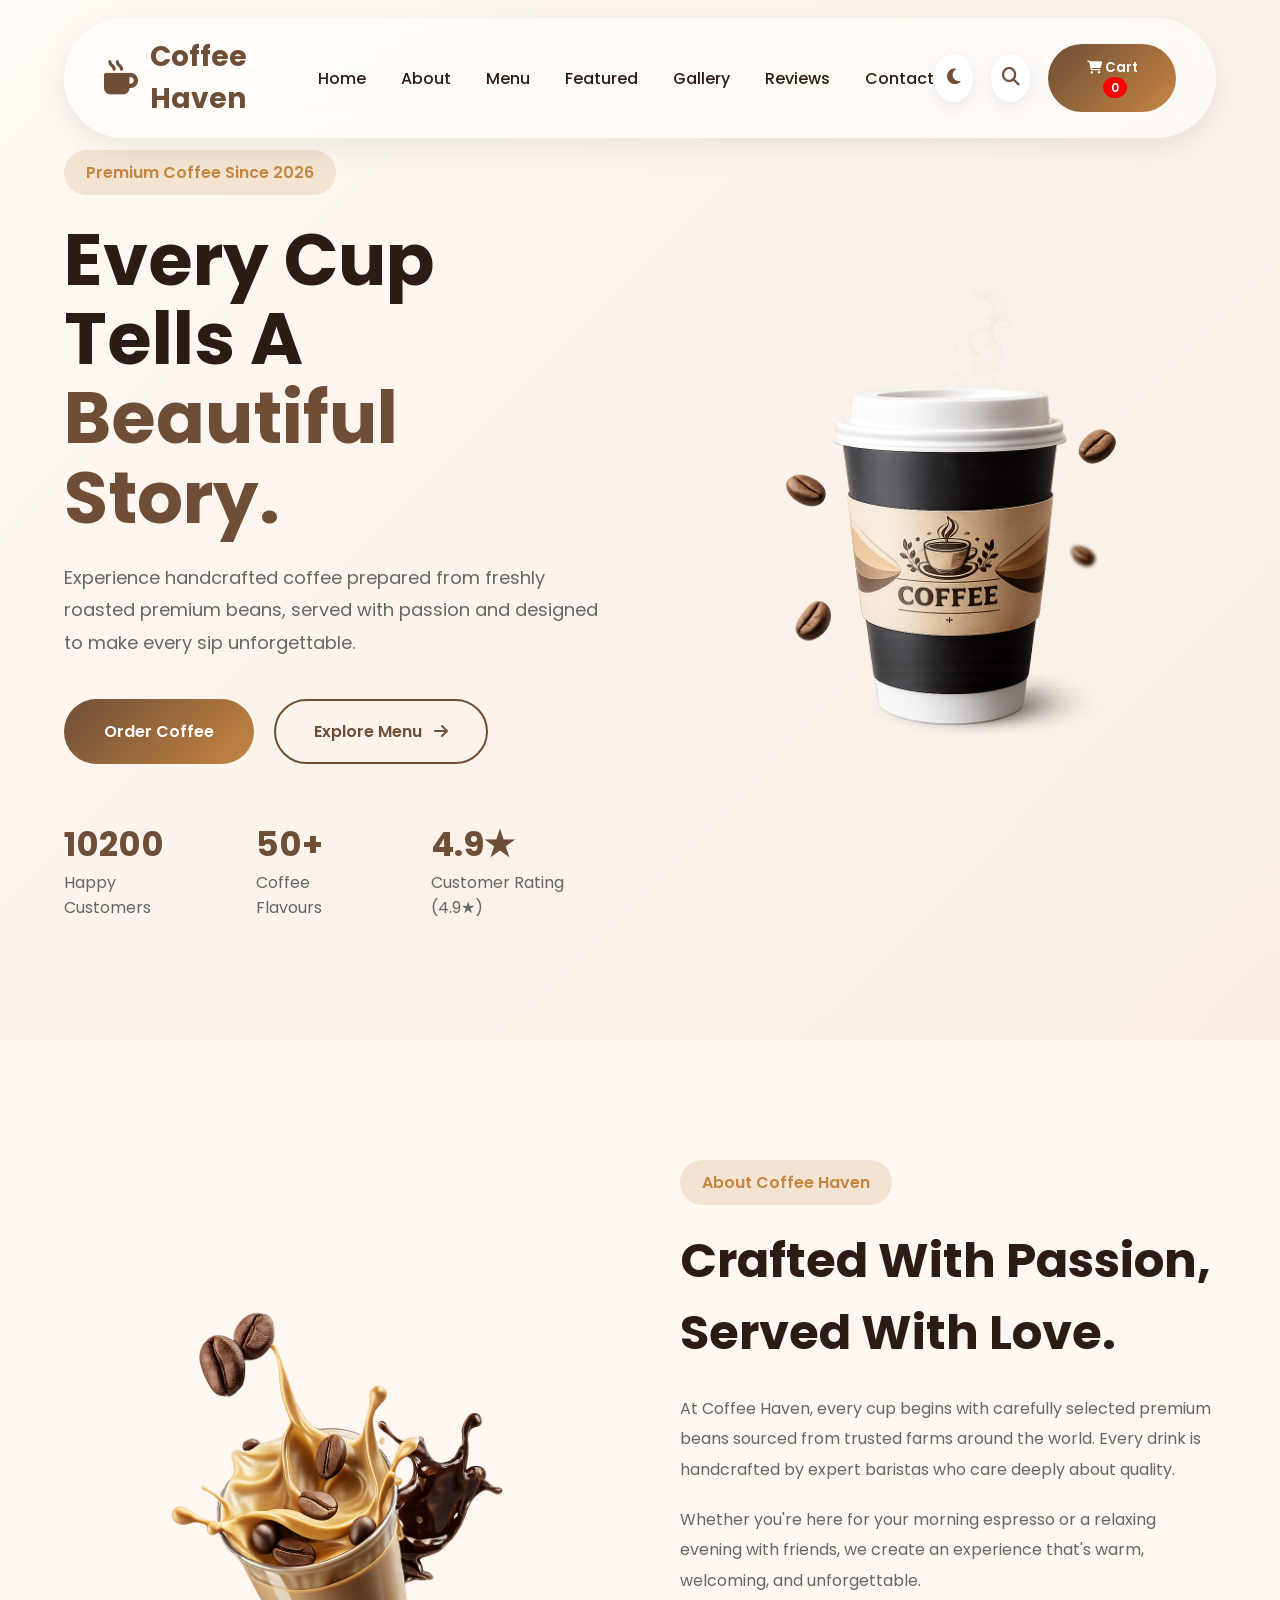
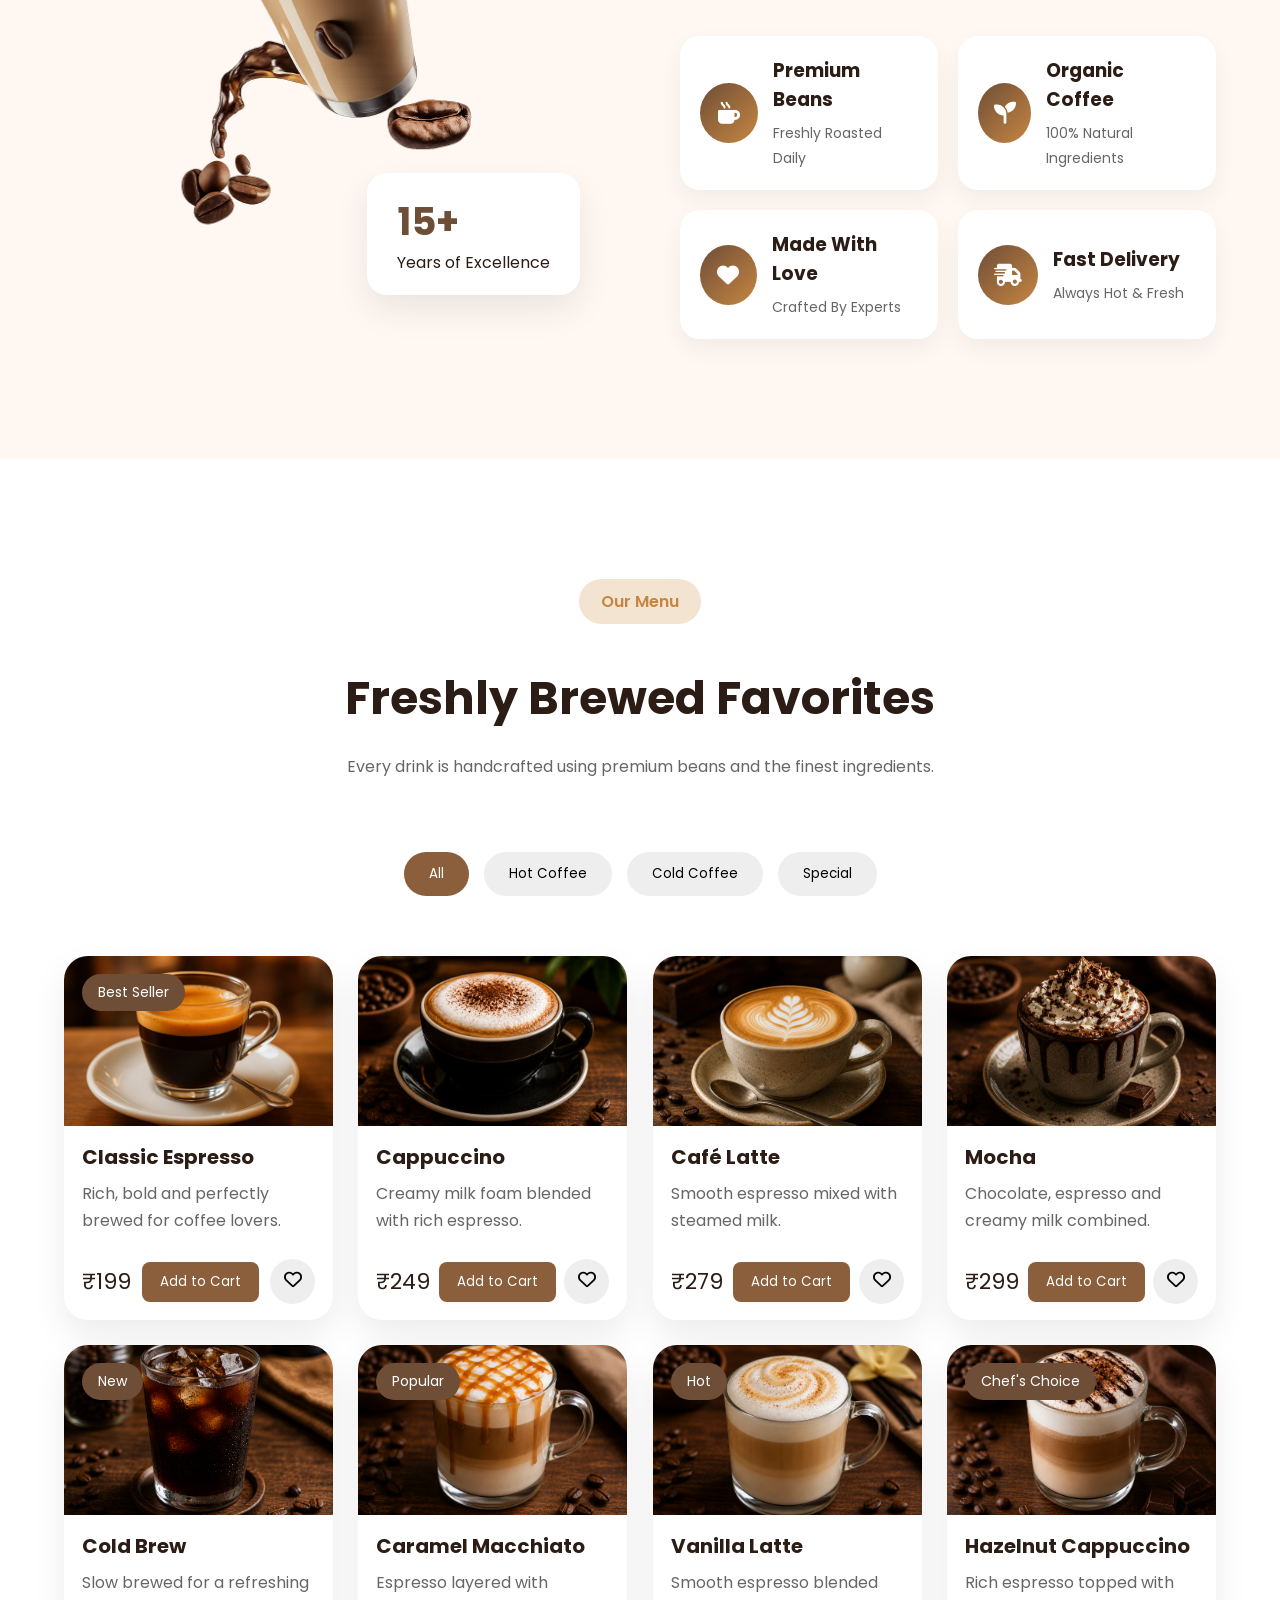
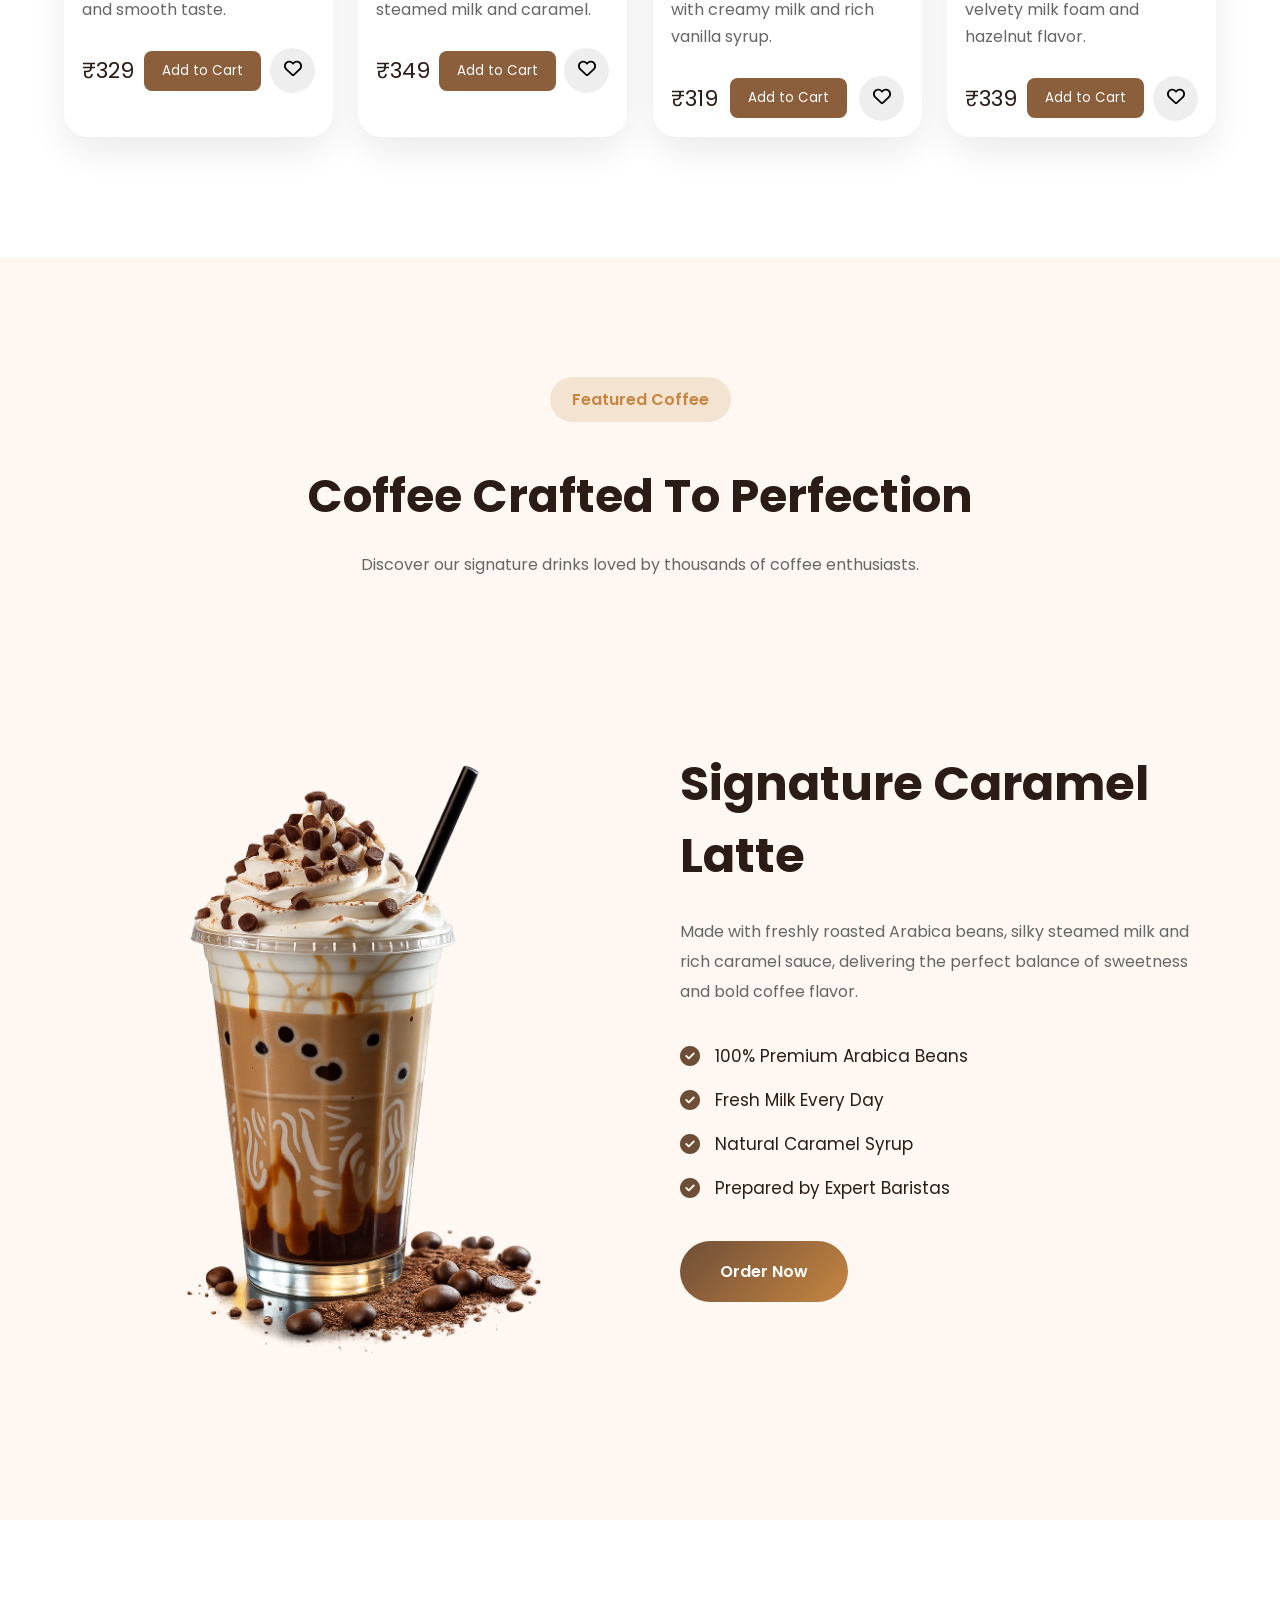
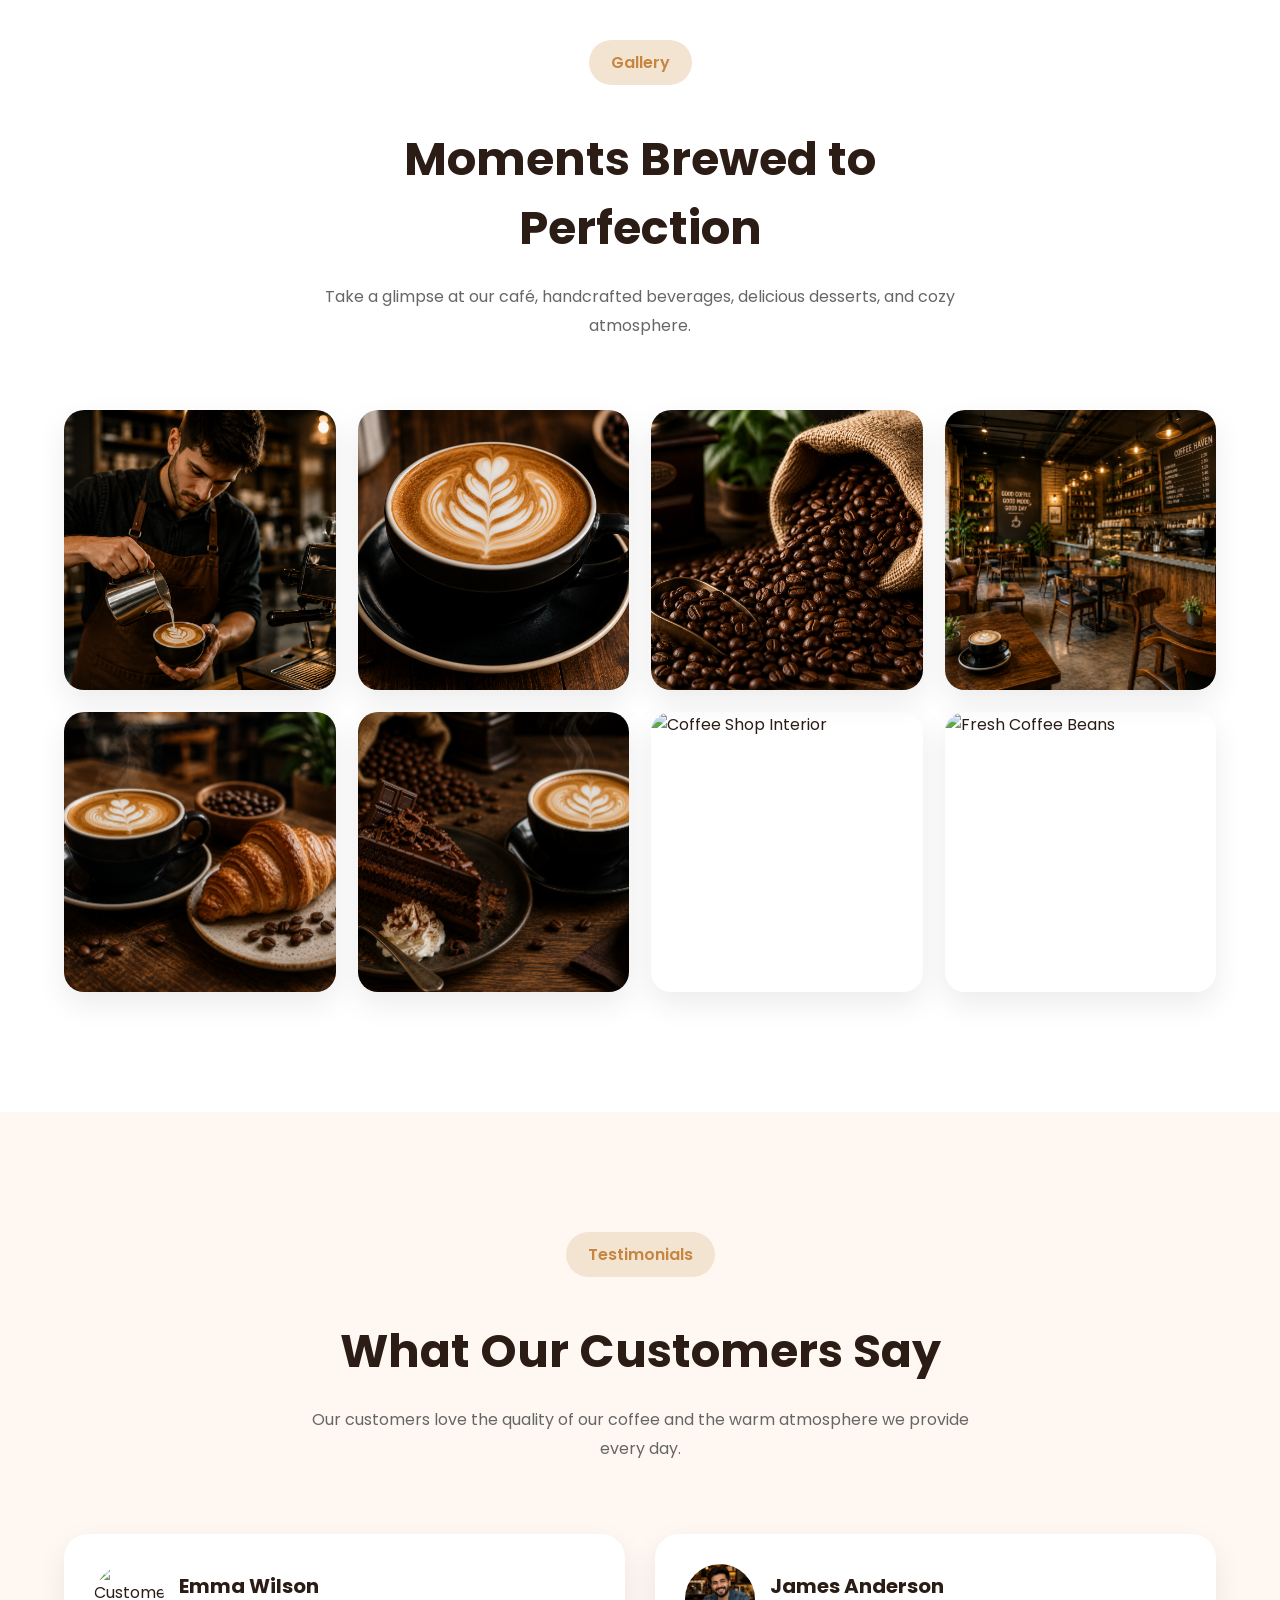
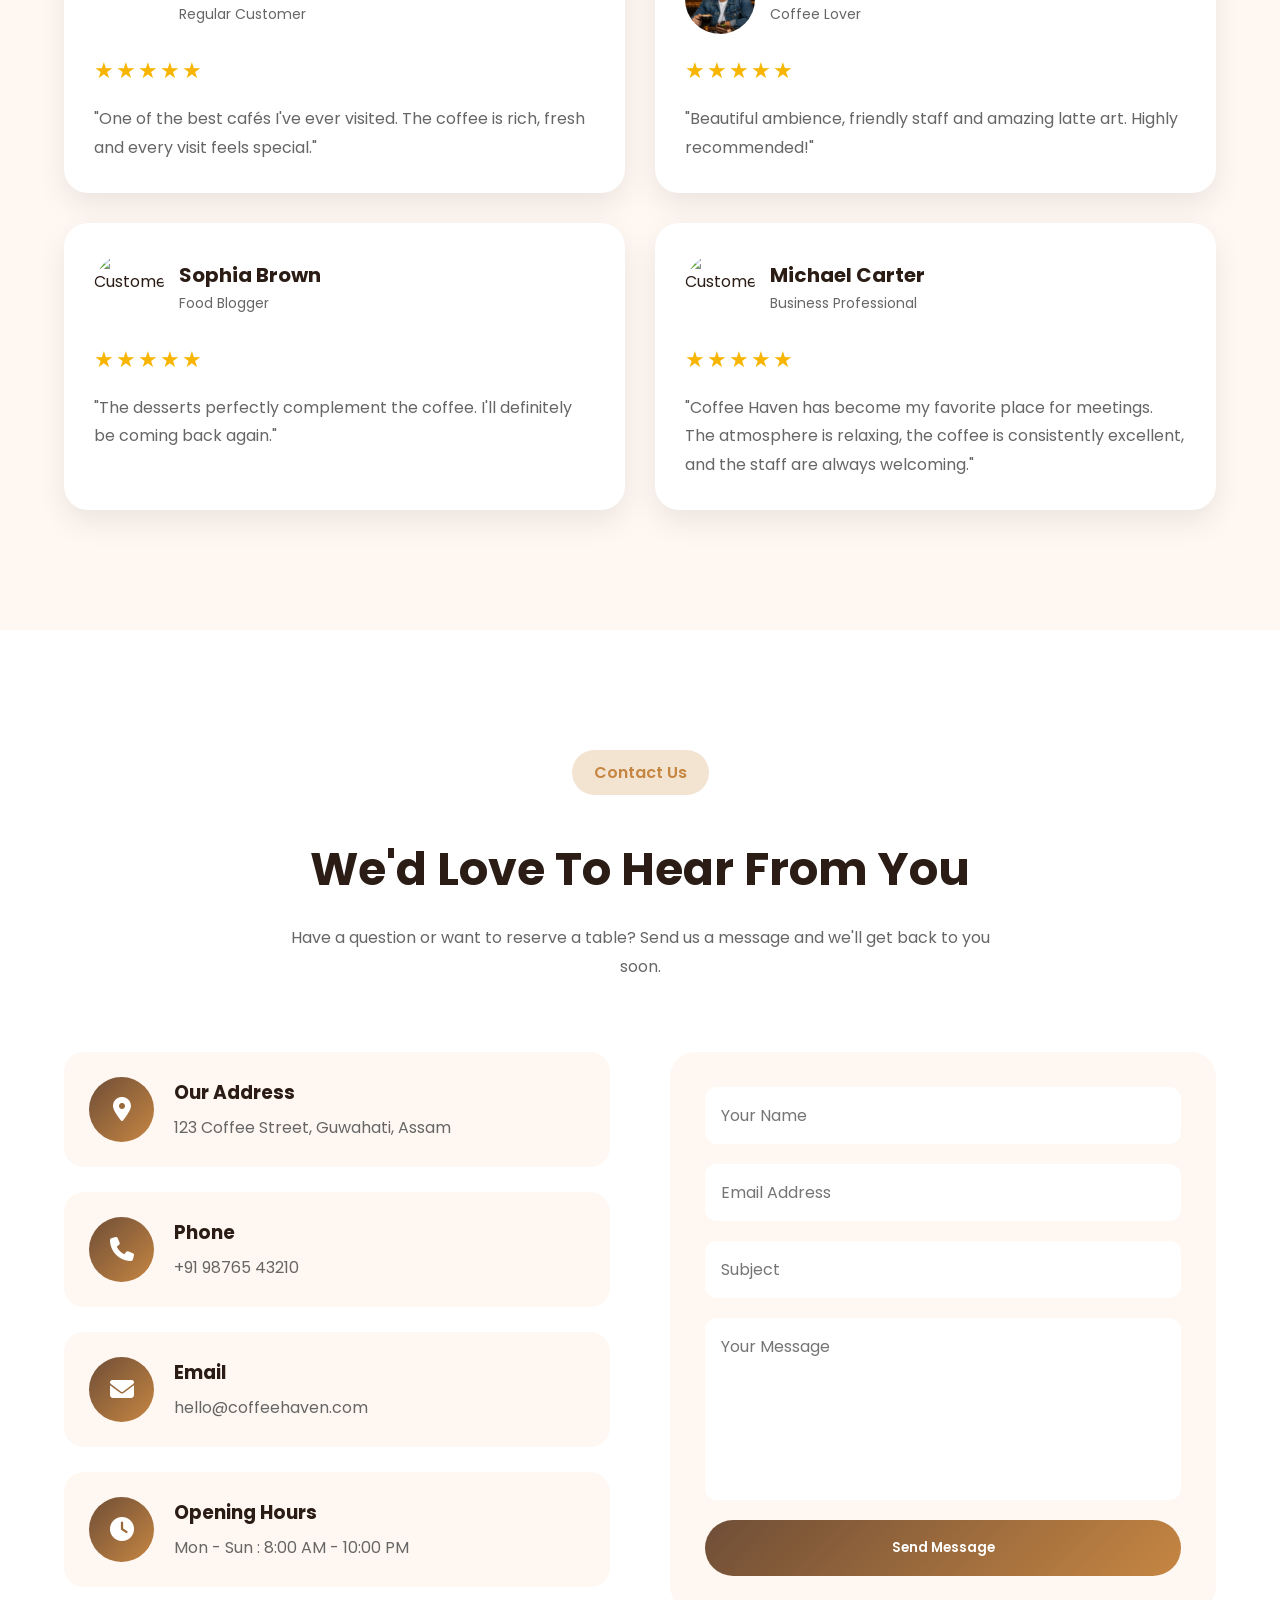
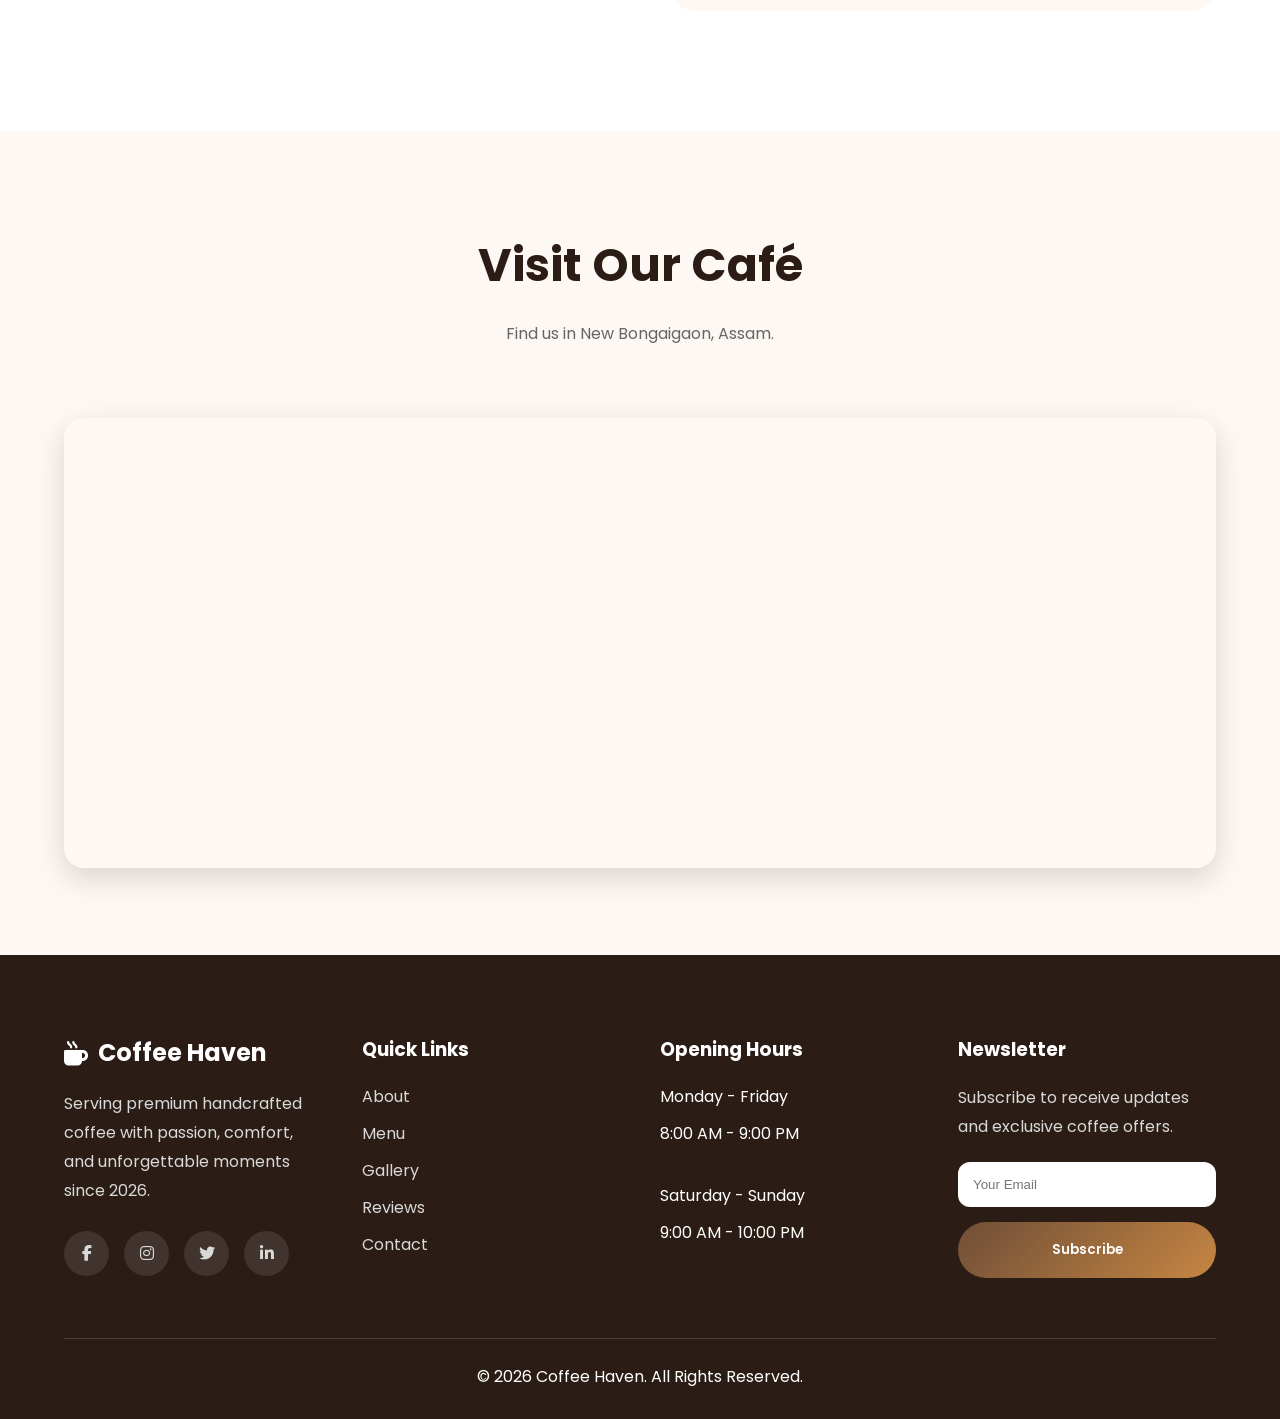
==== commit e41885c3: "Update index.html" ====
--- a/index.html
+++ b/index.html
@@ -436,7 +436,7 @@
             <img src="assets/images/coffee2.png" alt="Cappuccino" loading="lazy">
         </div>
 
-        <div class="menu-contengitt">
+        <div class="menu-content">
             <h3>Cappuccino</h3>
             <p>Creamy milk foam blended with rich espresso.</p>
 
--- a/style.css
+++ b/style.css
@@ -1568,10 +1568,46 @@
     }
 
     .nav-buttons{
-
-        display:none;
-
-    }
+    display:flex;
+    align-items:center;
+    gap:10px;
+}
+
+#themeToggle,
+#searchToggle{
+    display:none;
+}
+
+#cartBtn{
+    display:flex;
+    align-items:center;
+    justify-content:center;
+    width:48px;
+    height:48px;
+    padding:0;
+    border-radius:50%;
+    position:relative;
+    font-size:0;
+}
+
+#cartBtn i{
+    font-size:18px;
+}
+
+#cartCount{
+    position:absolute;
+    top:-5px;
+    right:-5px;
+    font-size:12px;
+    min-width:18px;
+    height:18px;
+    display:flex;
+    align-items:center;
+    justify-content:center;
+    border-radius:50%;
+    background:red;
+    color:#fff;
+}
 
     .hamburger{
 
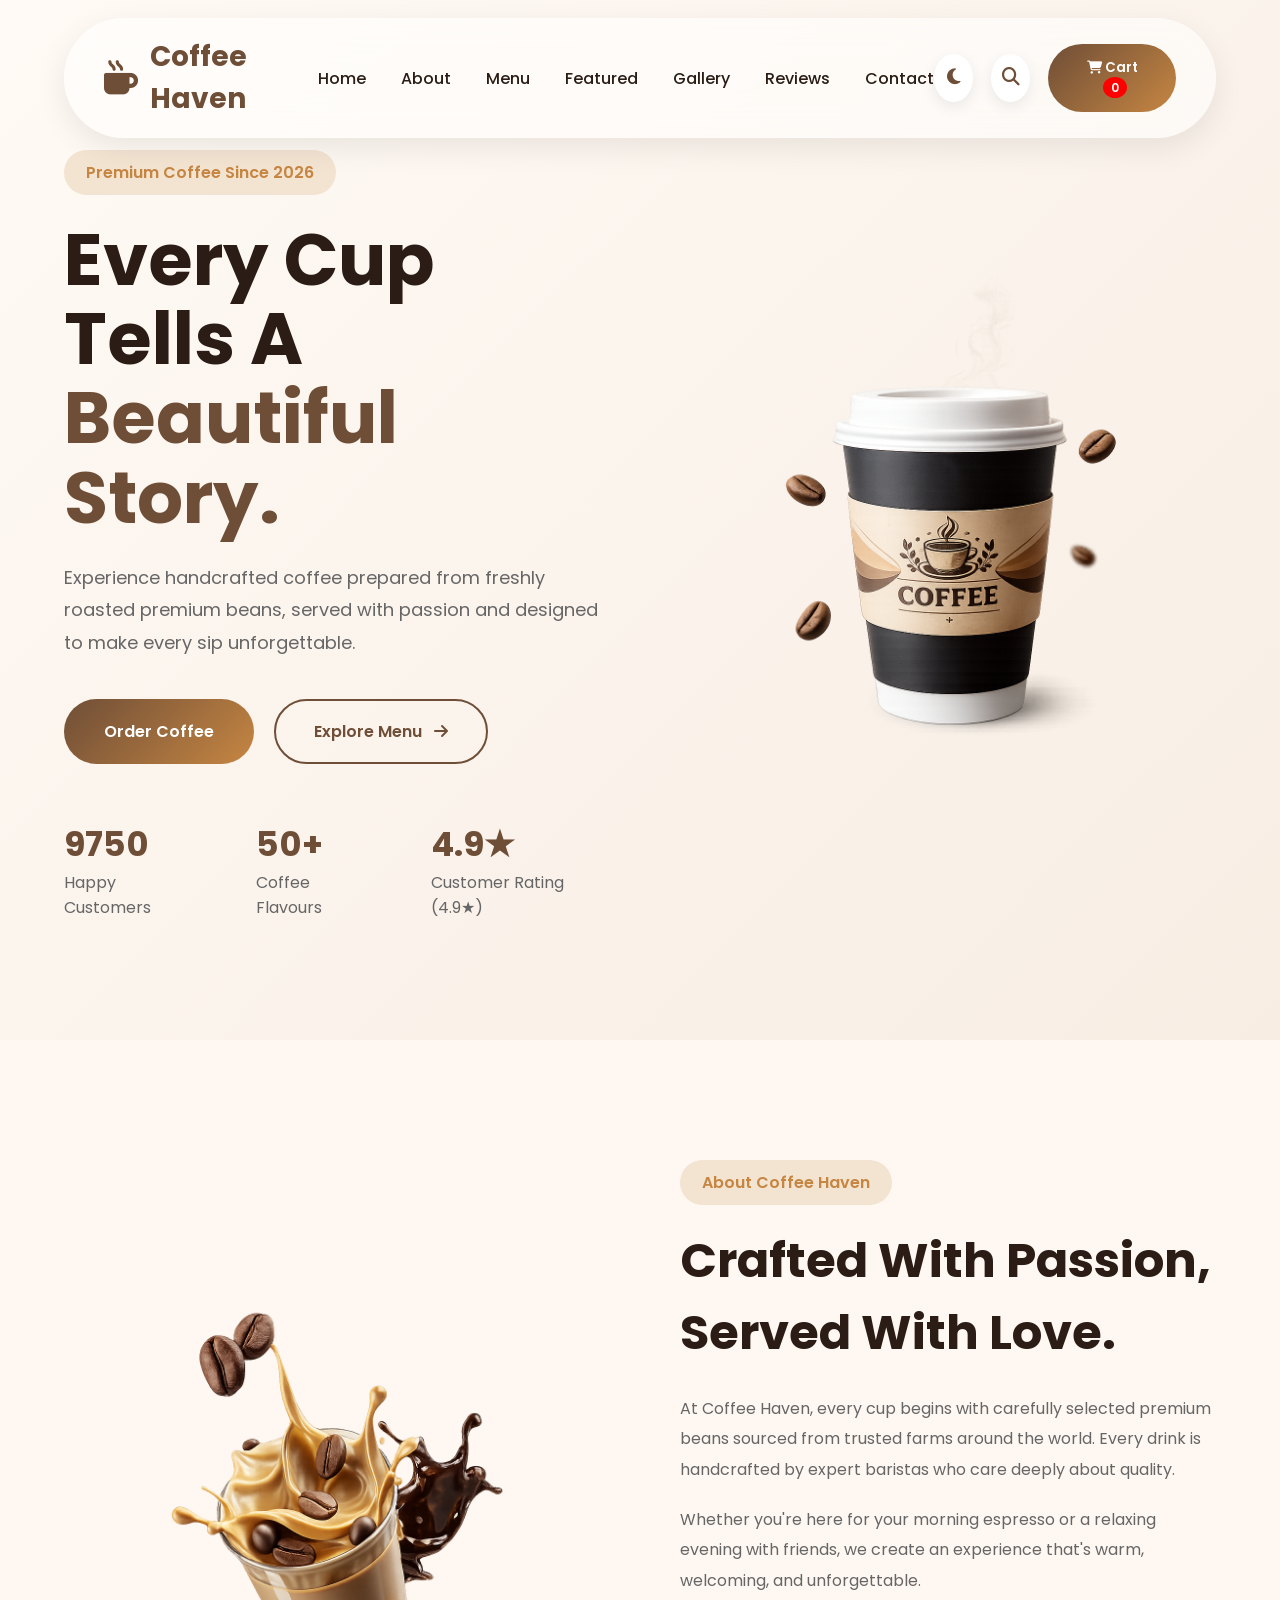
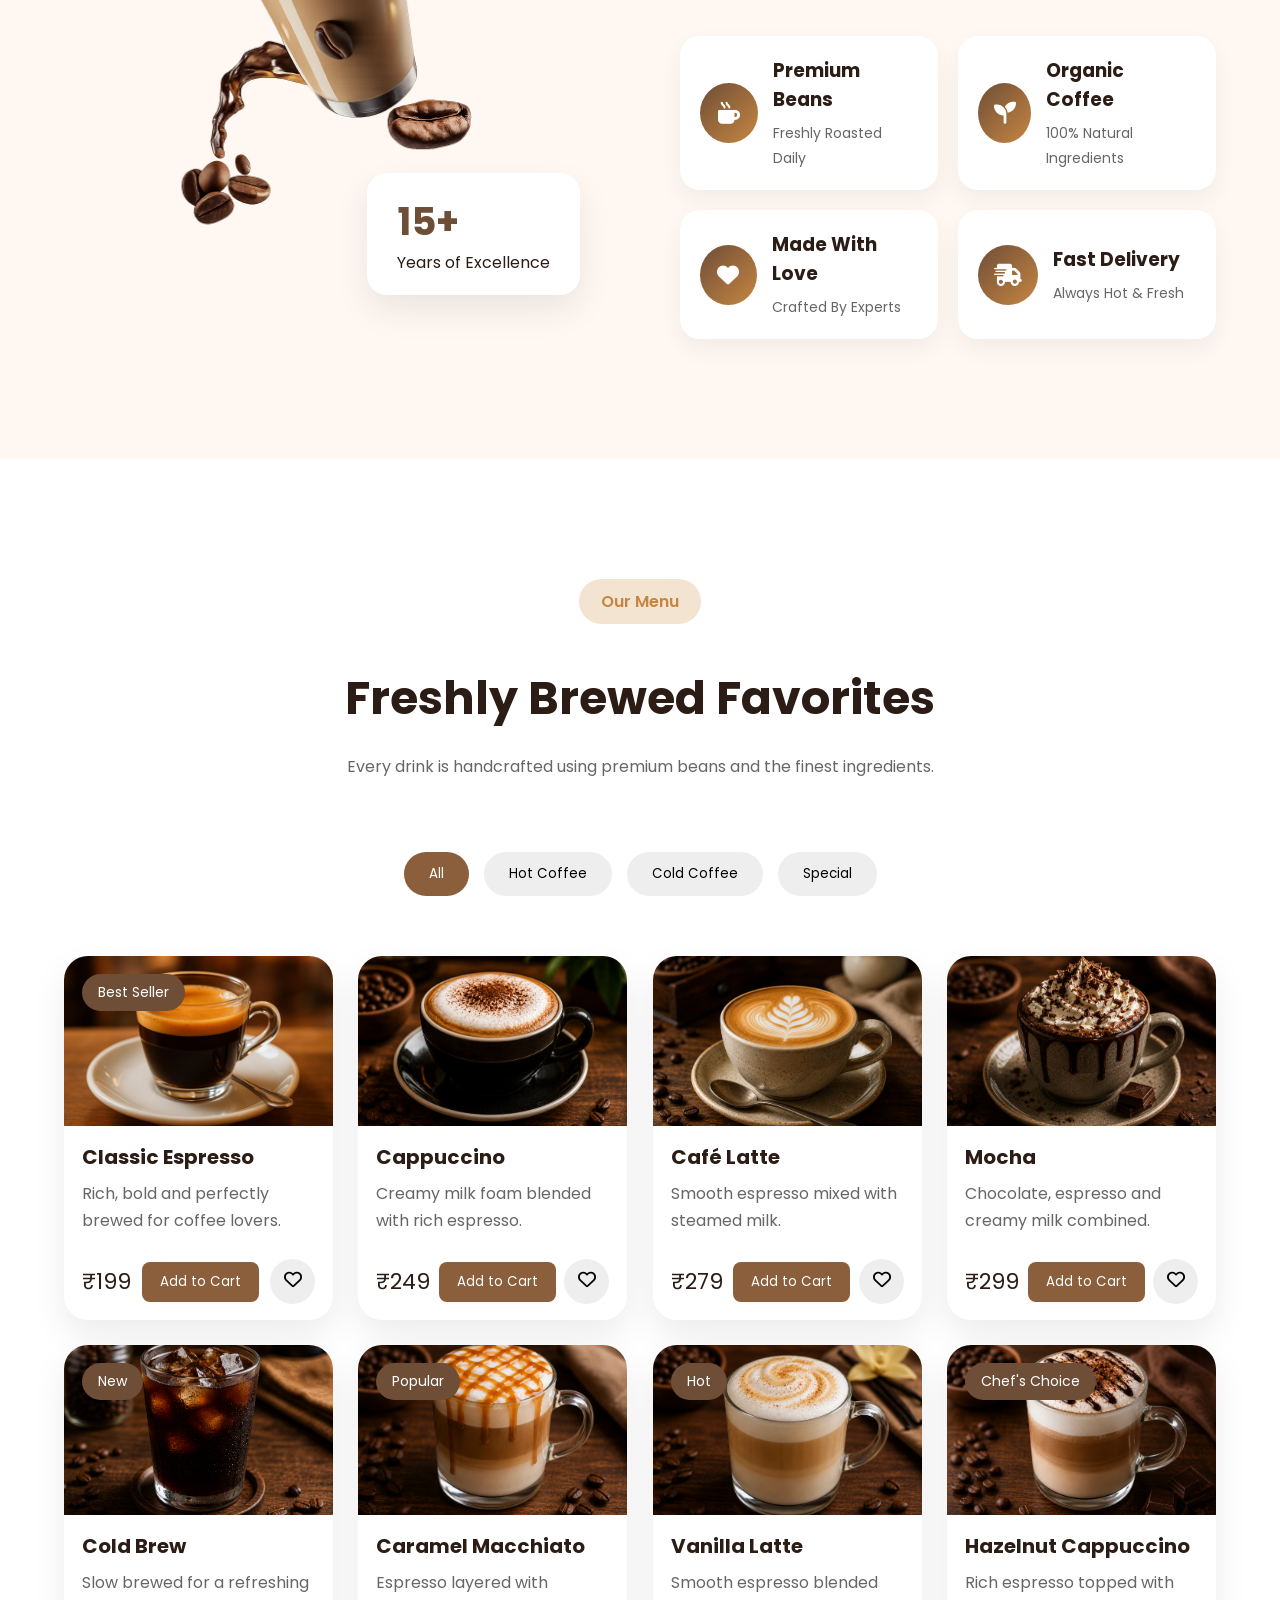
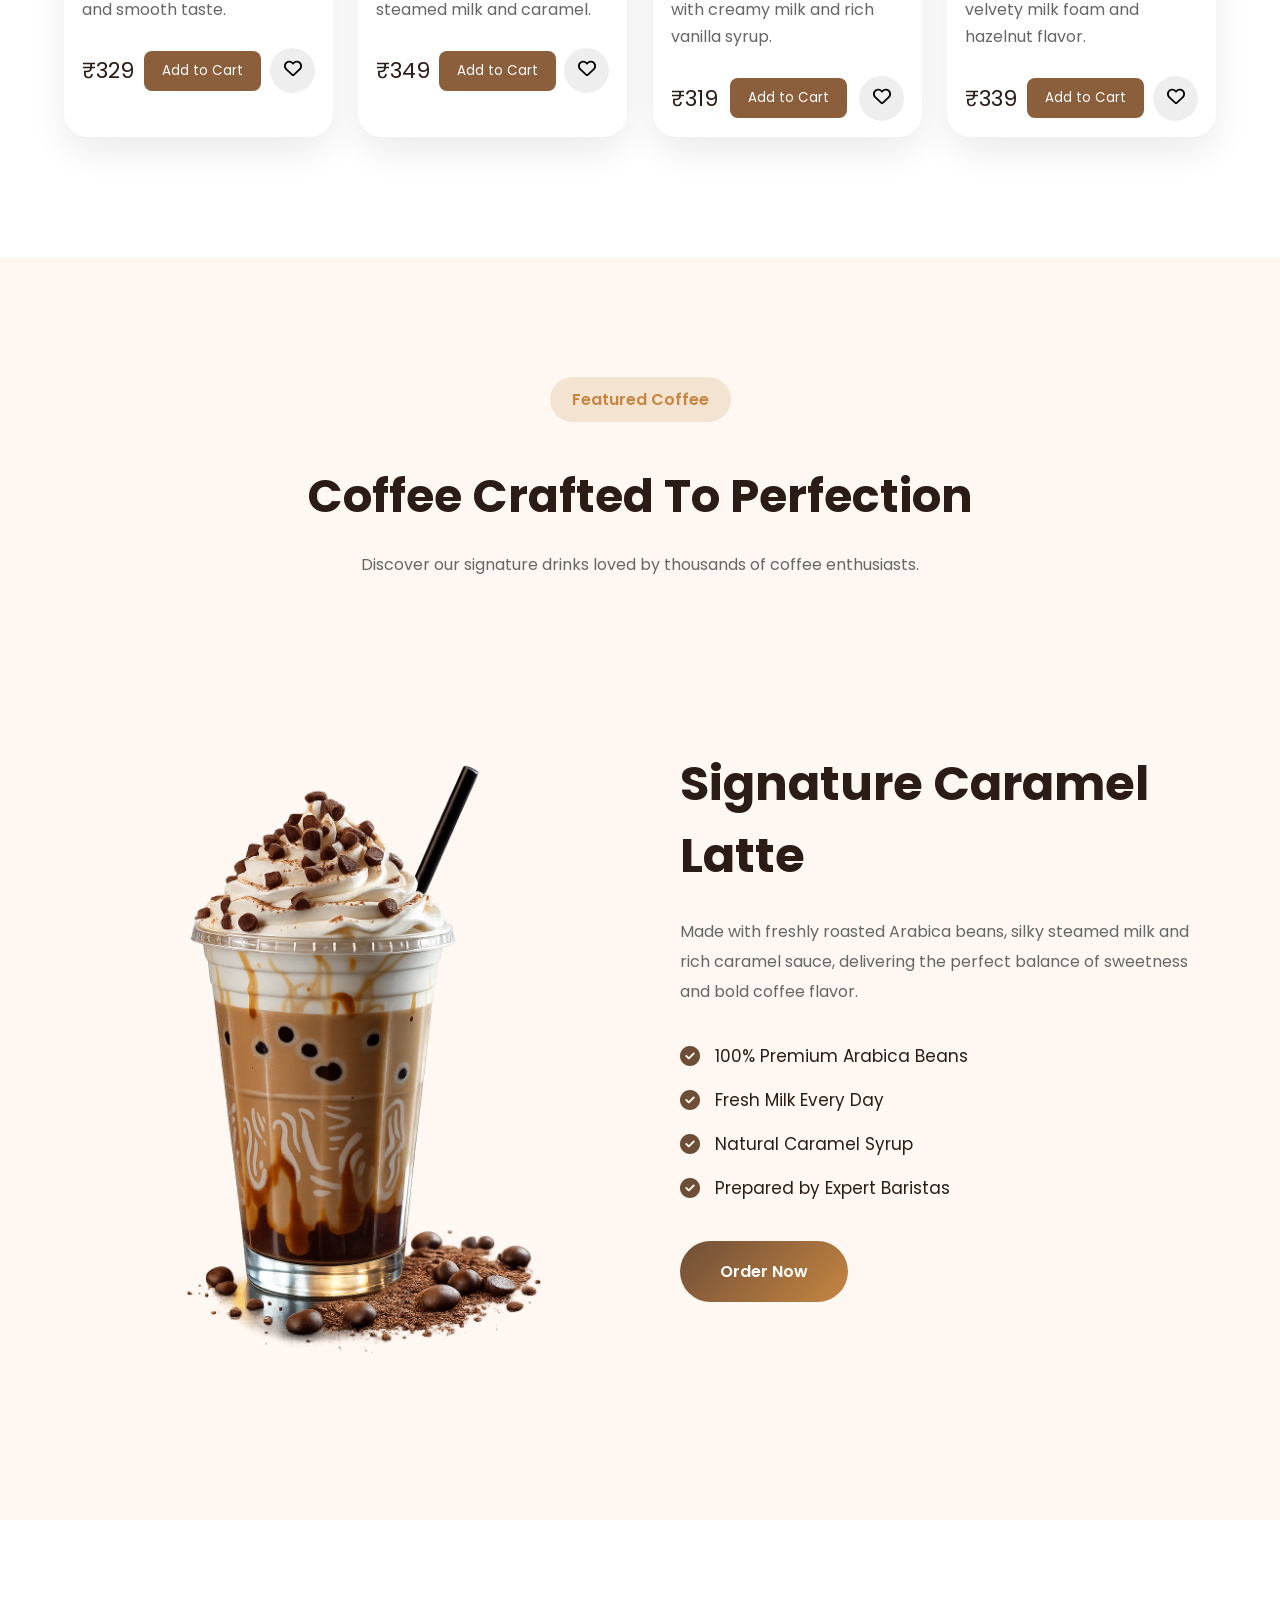
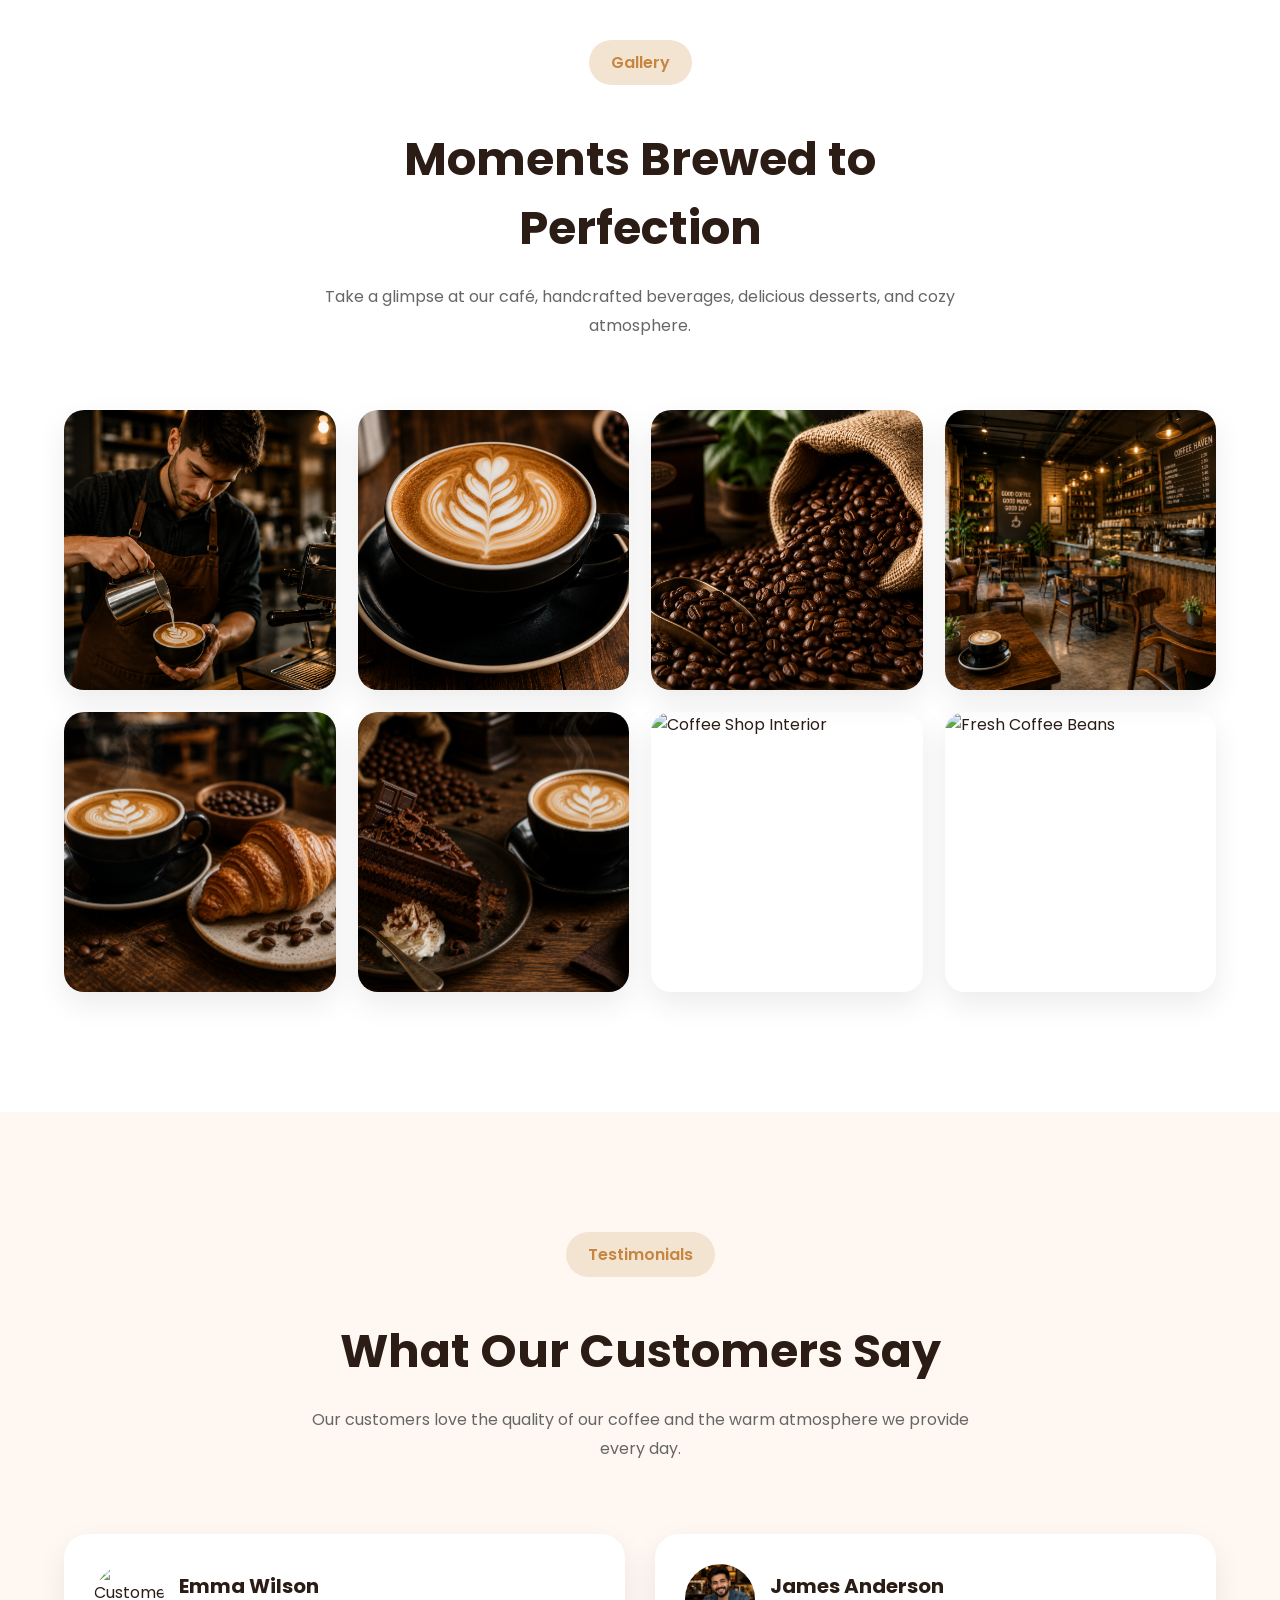
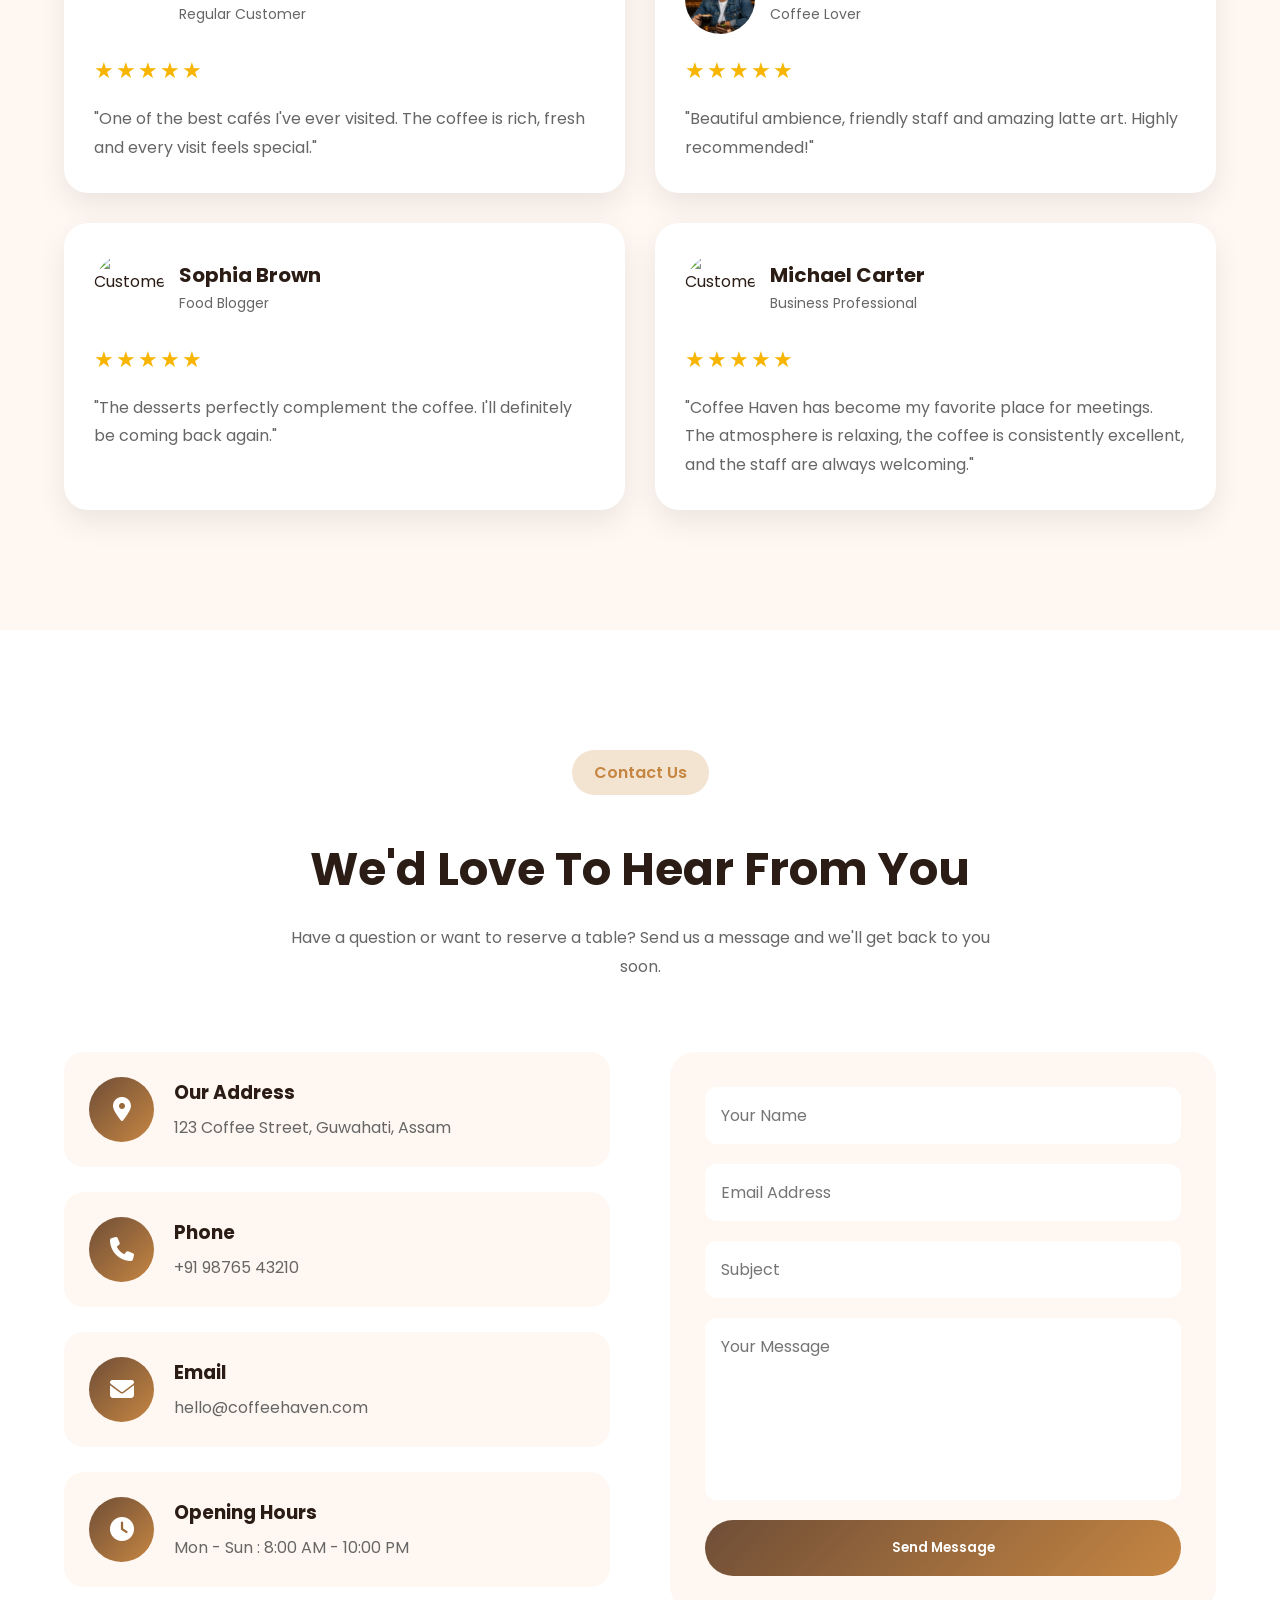
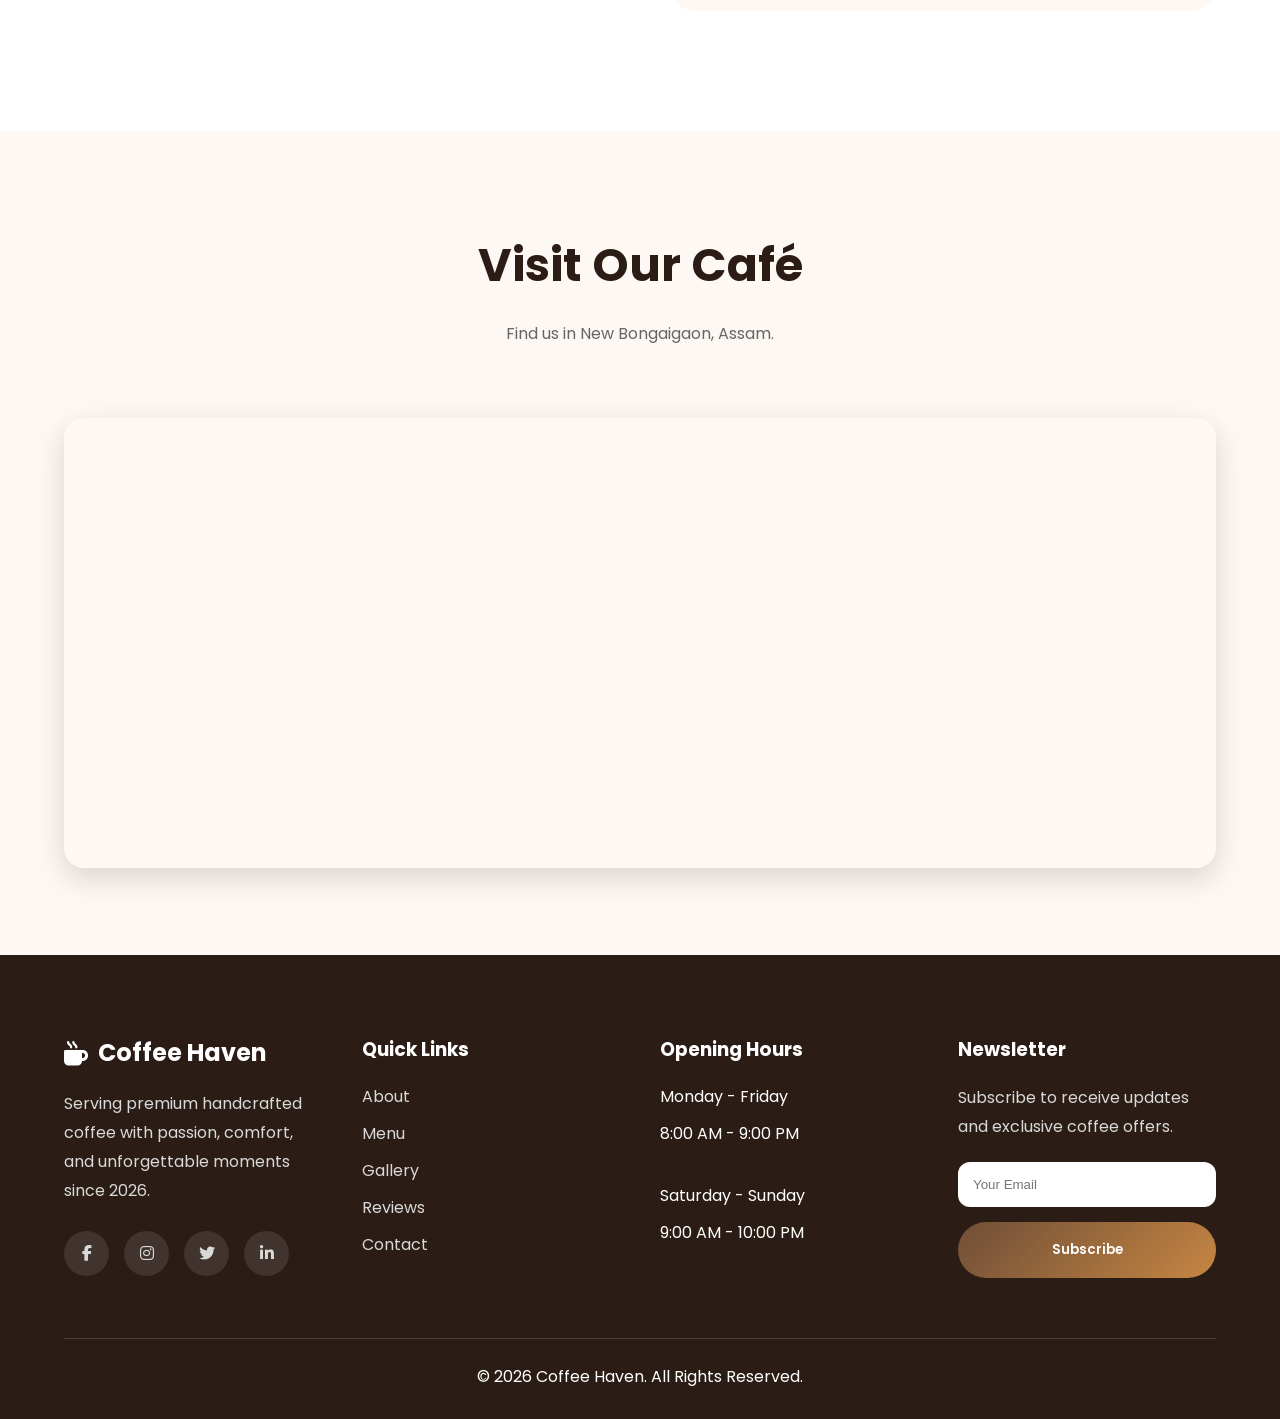
==== commit 9e9c6774: "Improve mobile cart badge design" ====
--- a/index.html
+++ b/index.html
@@ -98,14 +98,10 @@
     </button>
 
     <button id="cartBtn" class="order-btn">
-
     <i class="fa-solid fa-cart-shopping"></i>
-
-    Cart
-
+    <span class="cart-text">Cart</span>
     <span id="cartCount">0</span>
-
-</button>
+    </button>
 </div>
 
             <!-- Mobile Menu -->
--- a/style.css
+++ b/style.css
@@ -1578,35 +1578,61 @@
     display:none;
 }
 
+/* Premium Circular Cart */
 #cartBtn{
+    width:58px;
+    height:58px;
+    padding:0;
+    border:none;
+    border-radius:50%;
+    background:linear-gradient(135deg,#6F4E37,#C68642);
+    display:flex;
+    justify-content:center;
+    align-items:center;
+    gap:0;
+    overflow:visible;
+    position:relative;
+    color:#fff;
+    box-shadow:0 8px 20px rgba(111,78,55,.25);
+}
+
+#cartBtn i{
+    font-size:22px;
+    color:#fff;
+}
+
+/* Notification Badge */
+#cartCount{
+    position:absolute;
+    top:-4px;
+    right:-4px;
+
+    min-width:20px;
+    height:20px;
+    padding:0 5px;
+
+    border-radius:50px;
+
+    background:#ff2d2d;
+    color:#fff;
+
+    border:2px solid #fff;
+
     display:flex;
     align-items:center;
     justify-content:center;
-    width:48px;
-    height:48px;
-    padding:0;
-    border-radius:50%;
-    position:relative;
-    font-size:0;
-}
-
-#cartBtn i{
-    font-size:18px;
-}
-
-#cartCount{
-    position:absolute;
-    top:-5px;
-    right:-5px;
-    font-size:12px;
-    min-width:18px;
-    height:18px;
-    display:flex;
-    align-items:center;
-    justify-content:center;
-    border-radius:50%;
-    background:red;
-    color:#fff;
+
+    font-size:11px;
+    font-weight:700;
+
+    box-shadow:0 4px 10px rgba(255,0,0,.35);
+
+    transform:scale(0);
+    transition:.25s ease;
+}
+
+#cartCount.show{
+    transform:scale(1);
 }
 
     .hamburger{
@@ -1887,13 +1913,18 @@
 
     }
 
-    .hero-image,
-    .about-image,
-    .featured-image{
-
-        order:-1;
-
-    }
+    .hero-image{
+    order:2;
+}
+
+.hero-content{
+    order:1;
+}
+
+.about-image,
+.featured-image{
+    order:-1;
+}
 
     .hero h1{
 
@@ -2041,14 +2072,11 @@
     }
 
     .primary-btn,
-    .secondary-btn,
-    .order-btn{
-
-        width:100%;
-
-        justify-content:center;
-
-    }
+    .secondary-btn{
+    width:100%;
+    justify-content:center;
+}
+    
 
 }
 
@@ -3130,4 +3158,32 @@
 
     }
 
+}
+@media (max-width:480px){
+
+    #cartBtn{
+        width:54px !important;
+        height:54px !important;
+        min-width:54px !important;
+        padding:0 !important;
+    }
+
+    #cartBtn .cart-text{
+        display:none;
+    }
+
+}
+@media (max-width:992px){
+
+    #cartBtn .cart-text{
+        display:none;
+    }
+
+    #cartBtn{
+        width:58px;
+        height:58px;
+        min-width:58px;
+        padding:0;
+    }
+
 }
